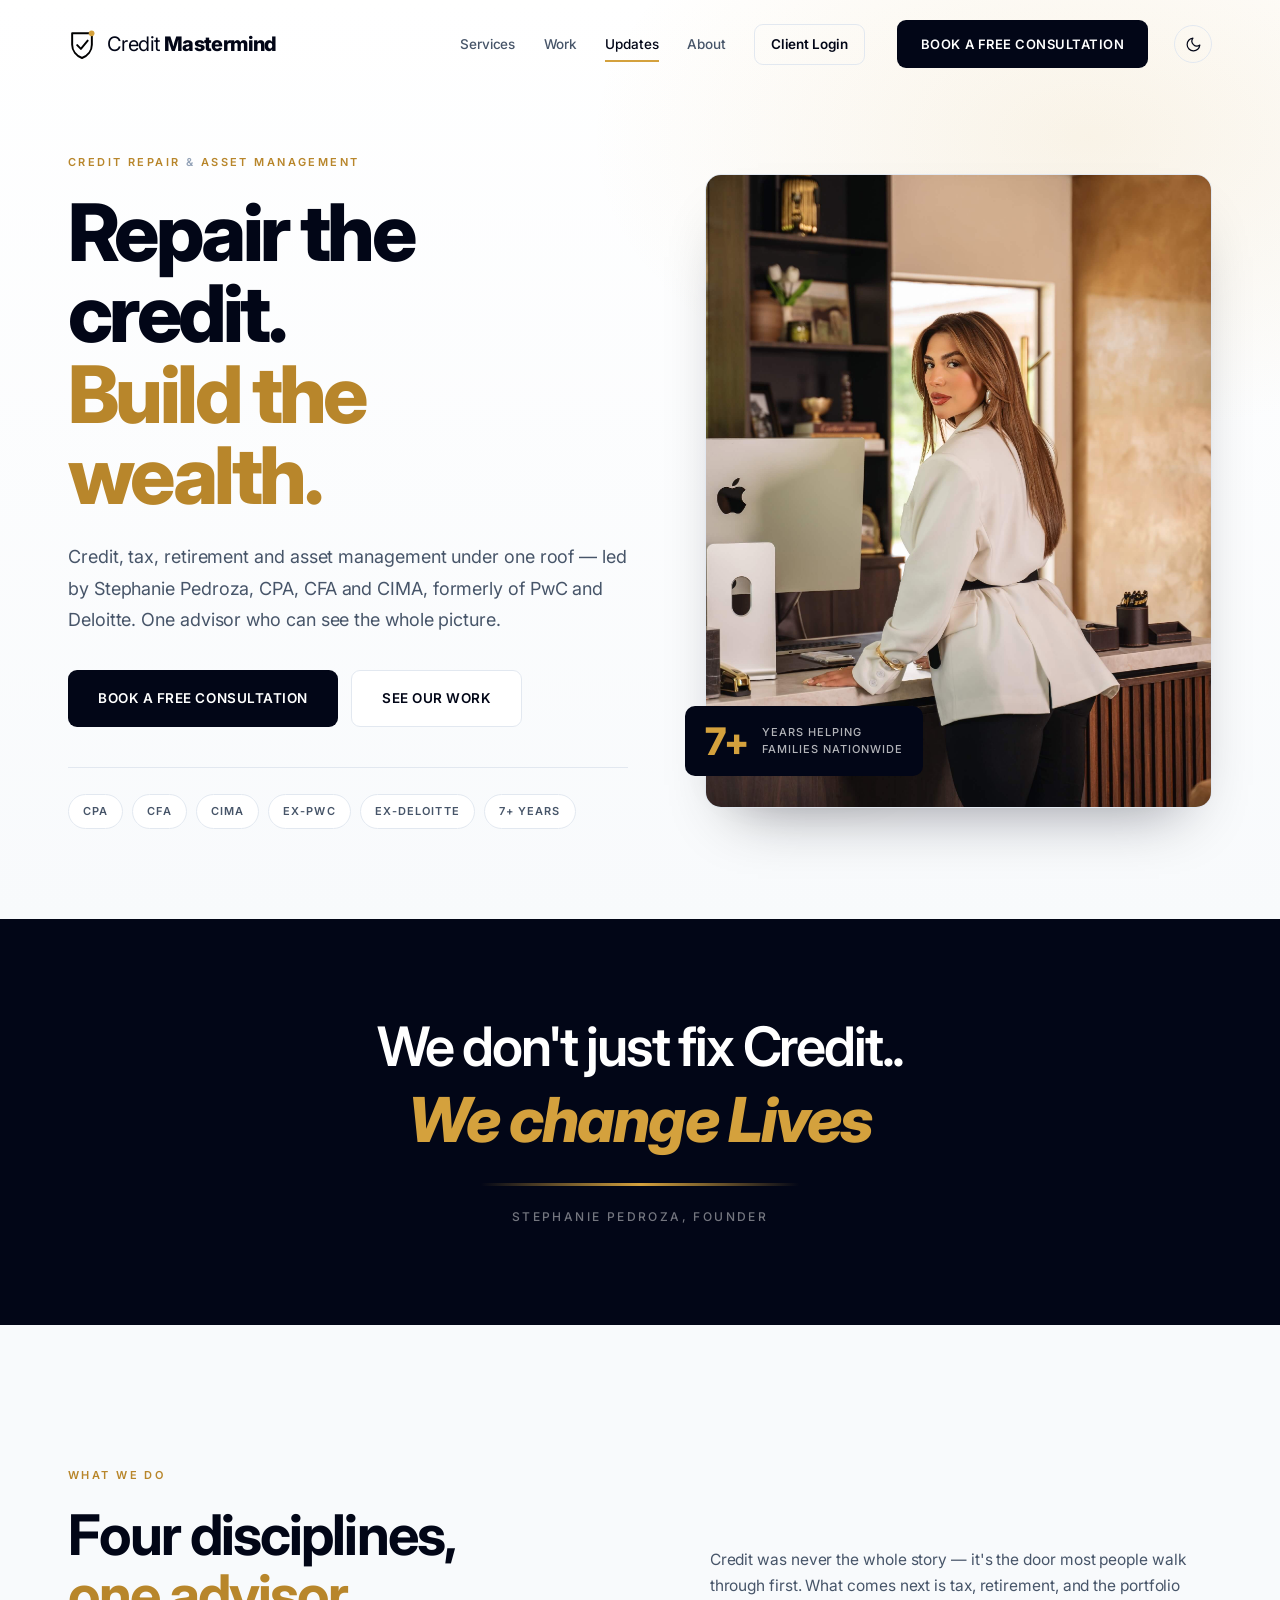
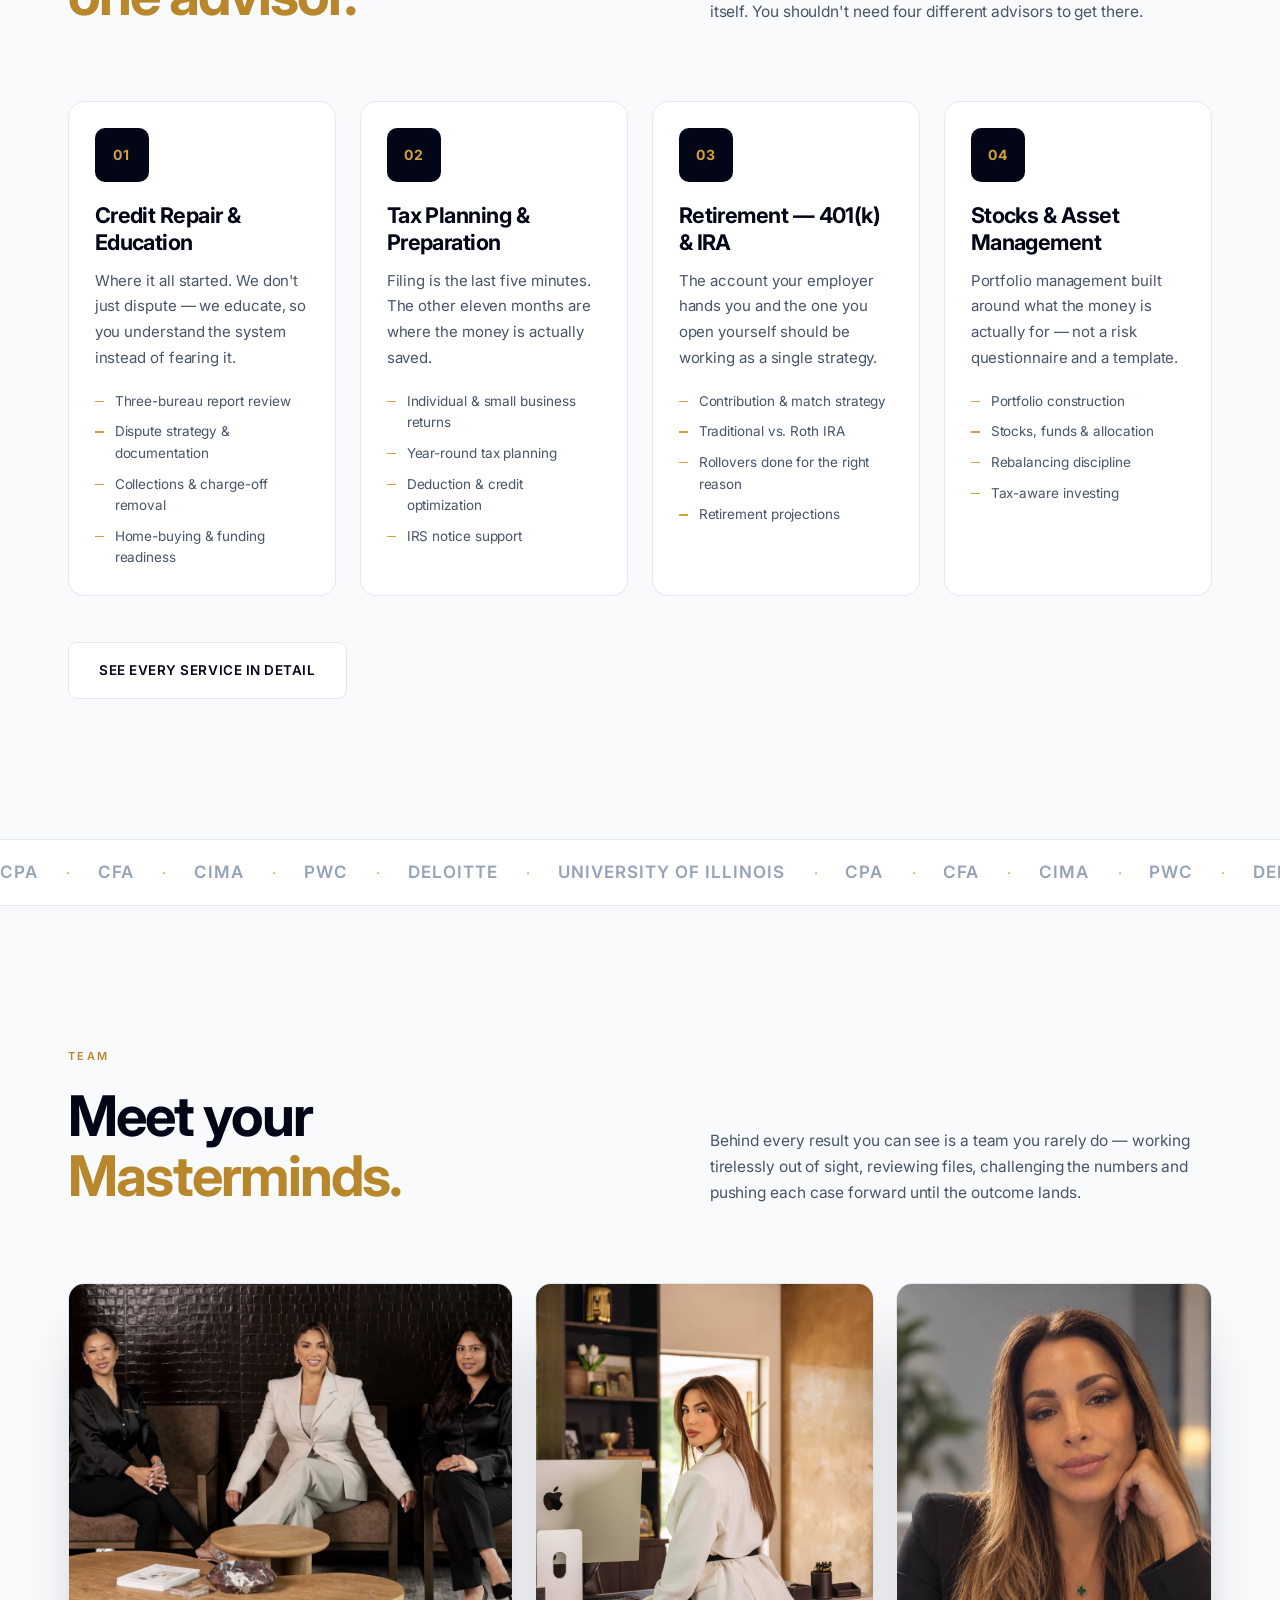
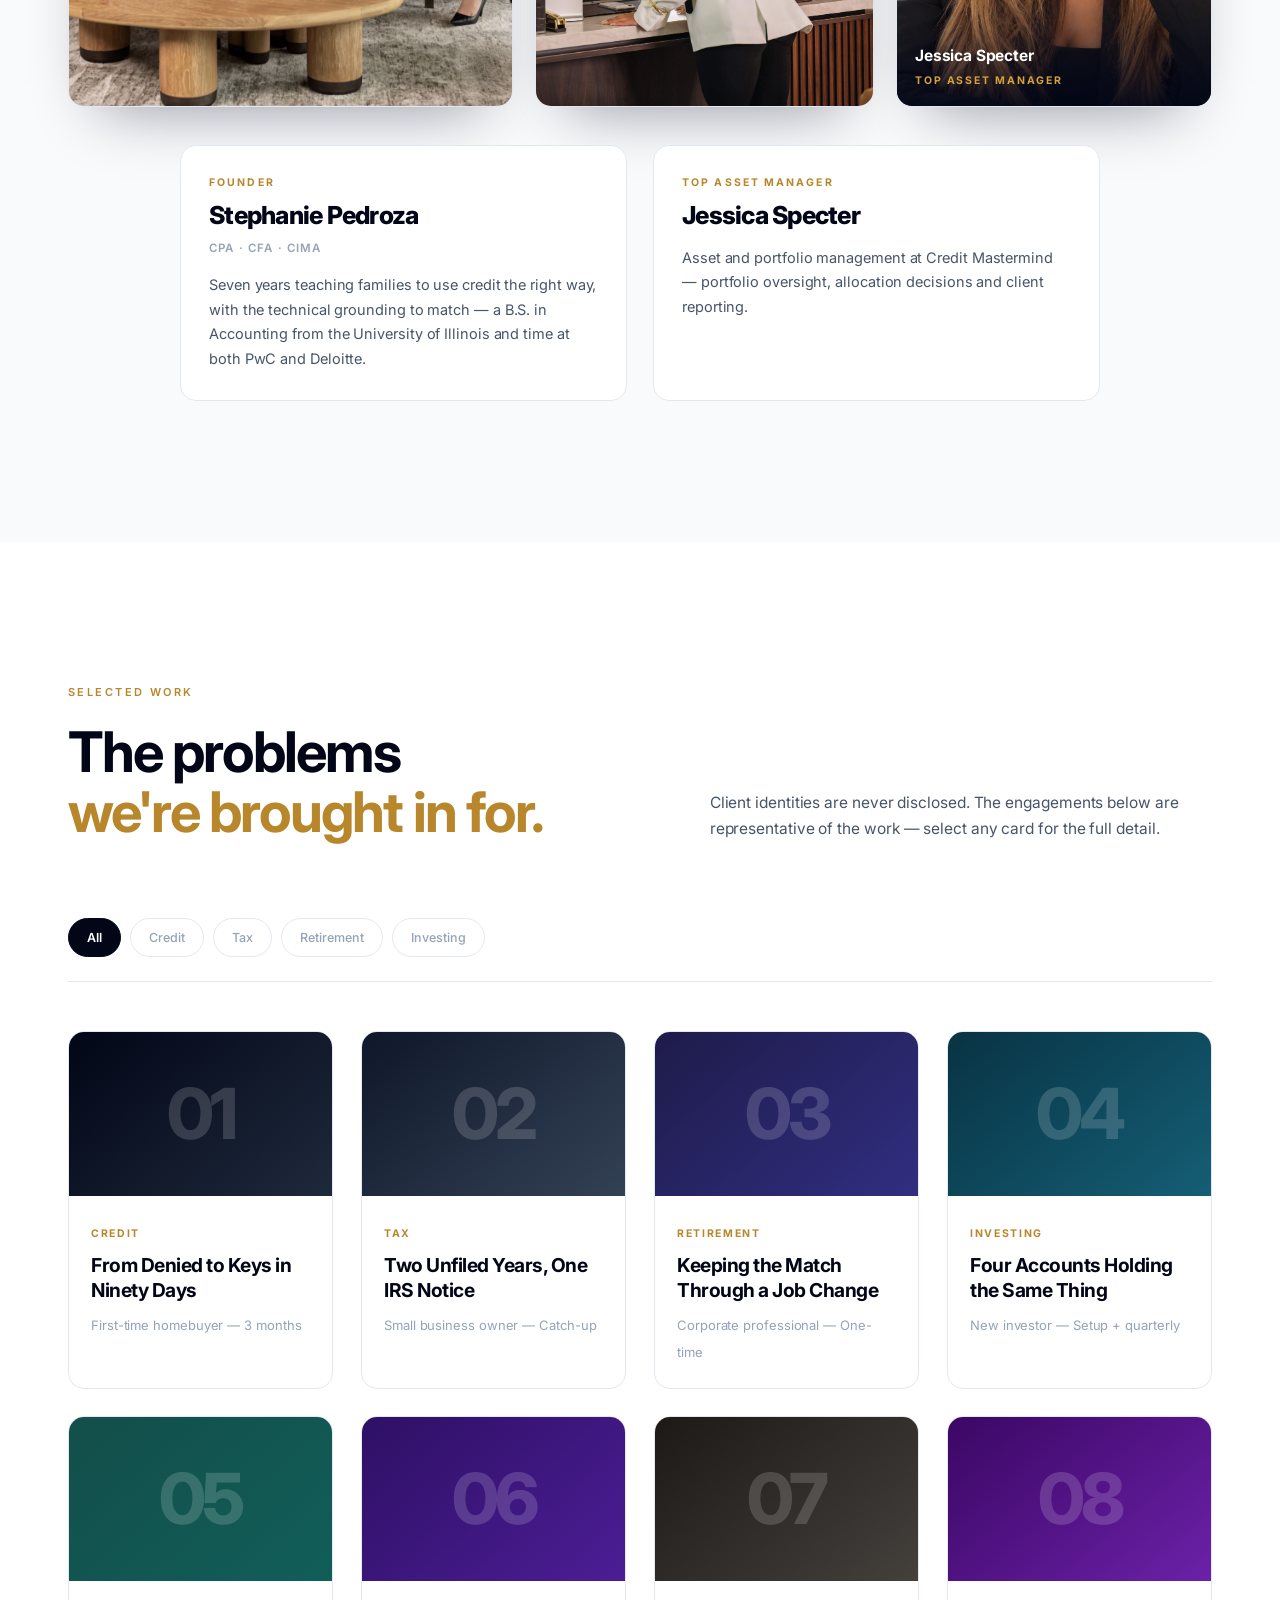
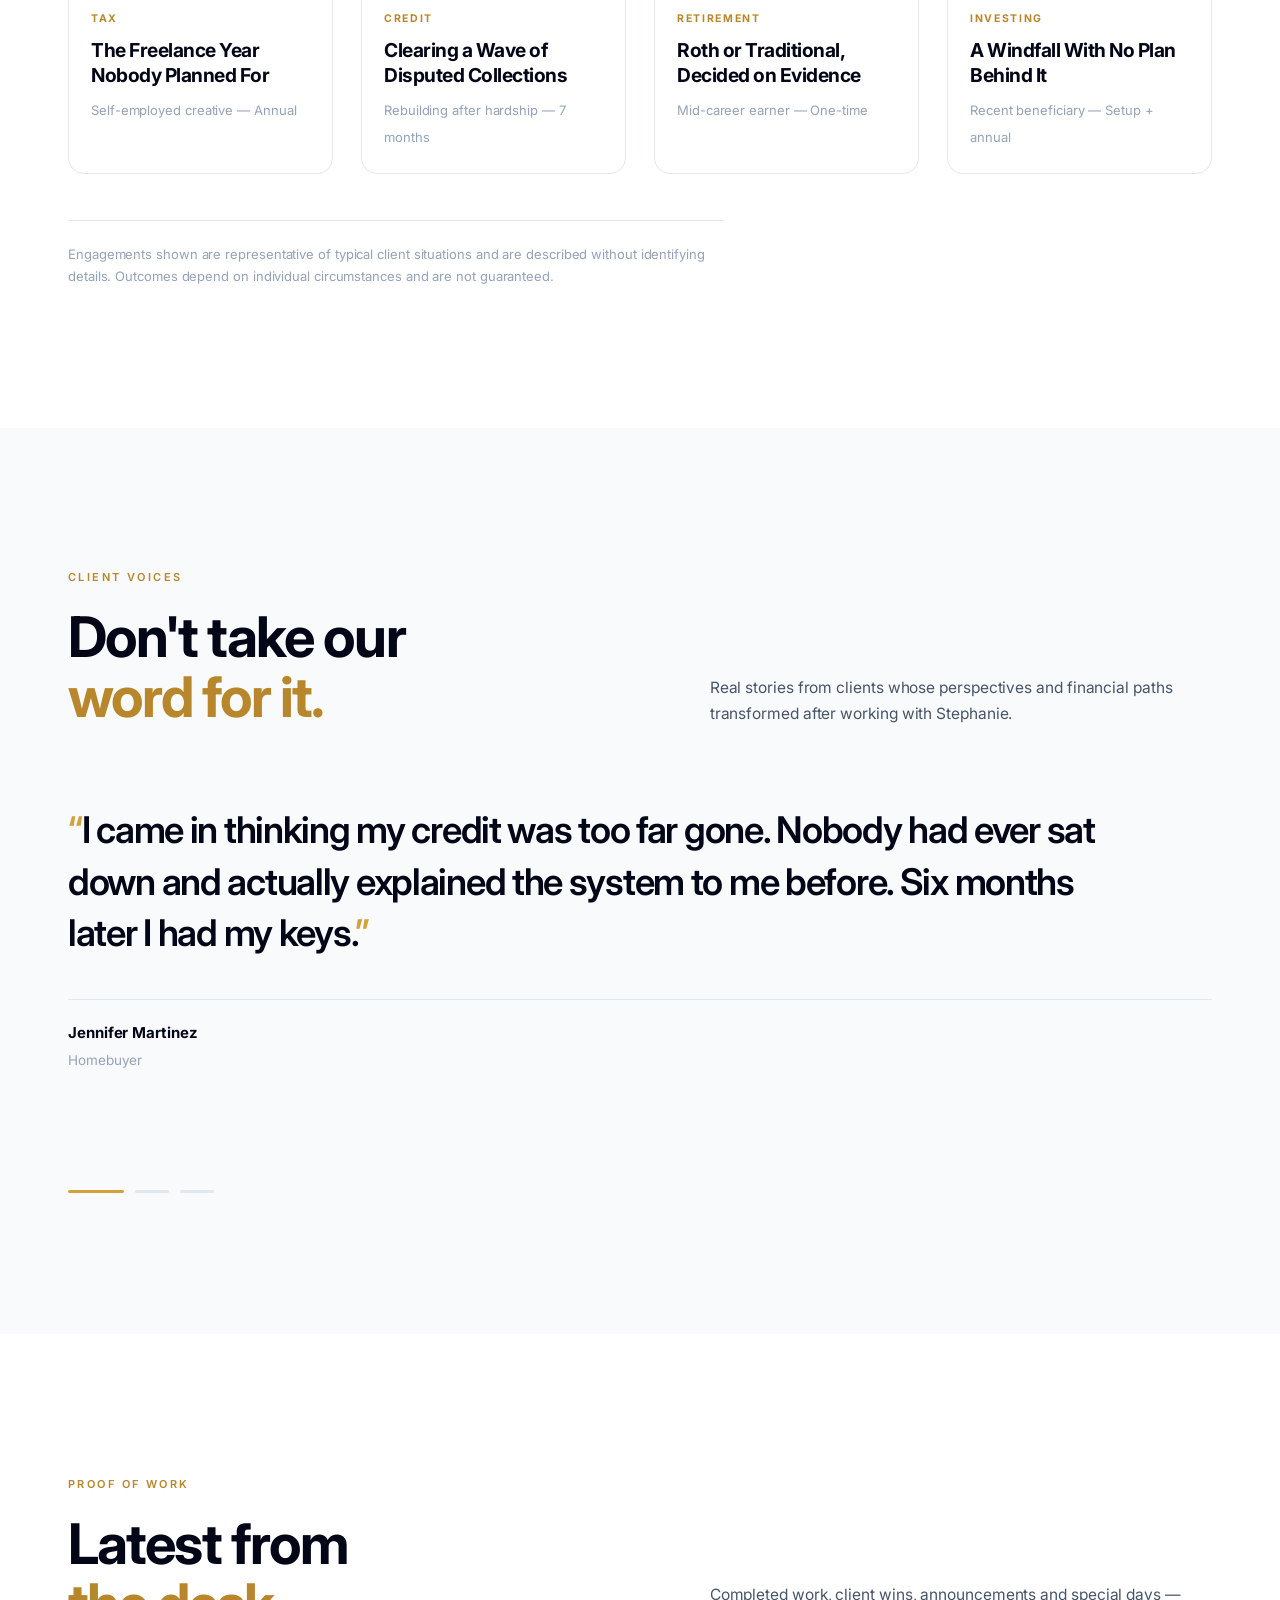
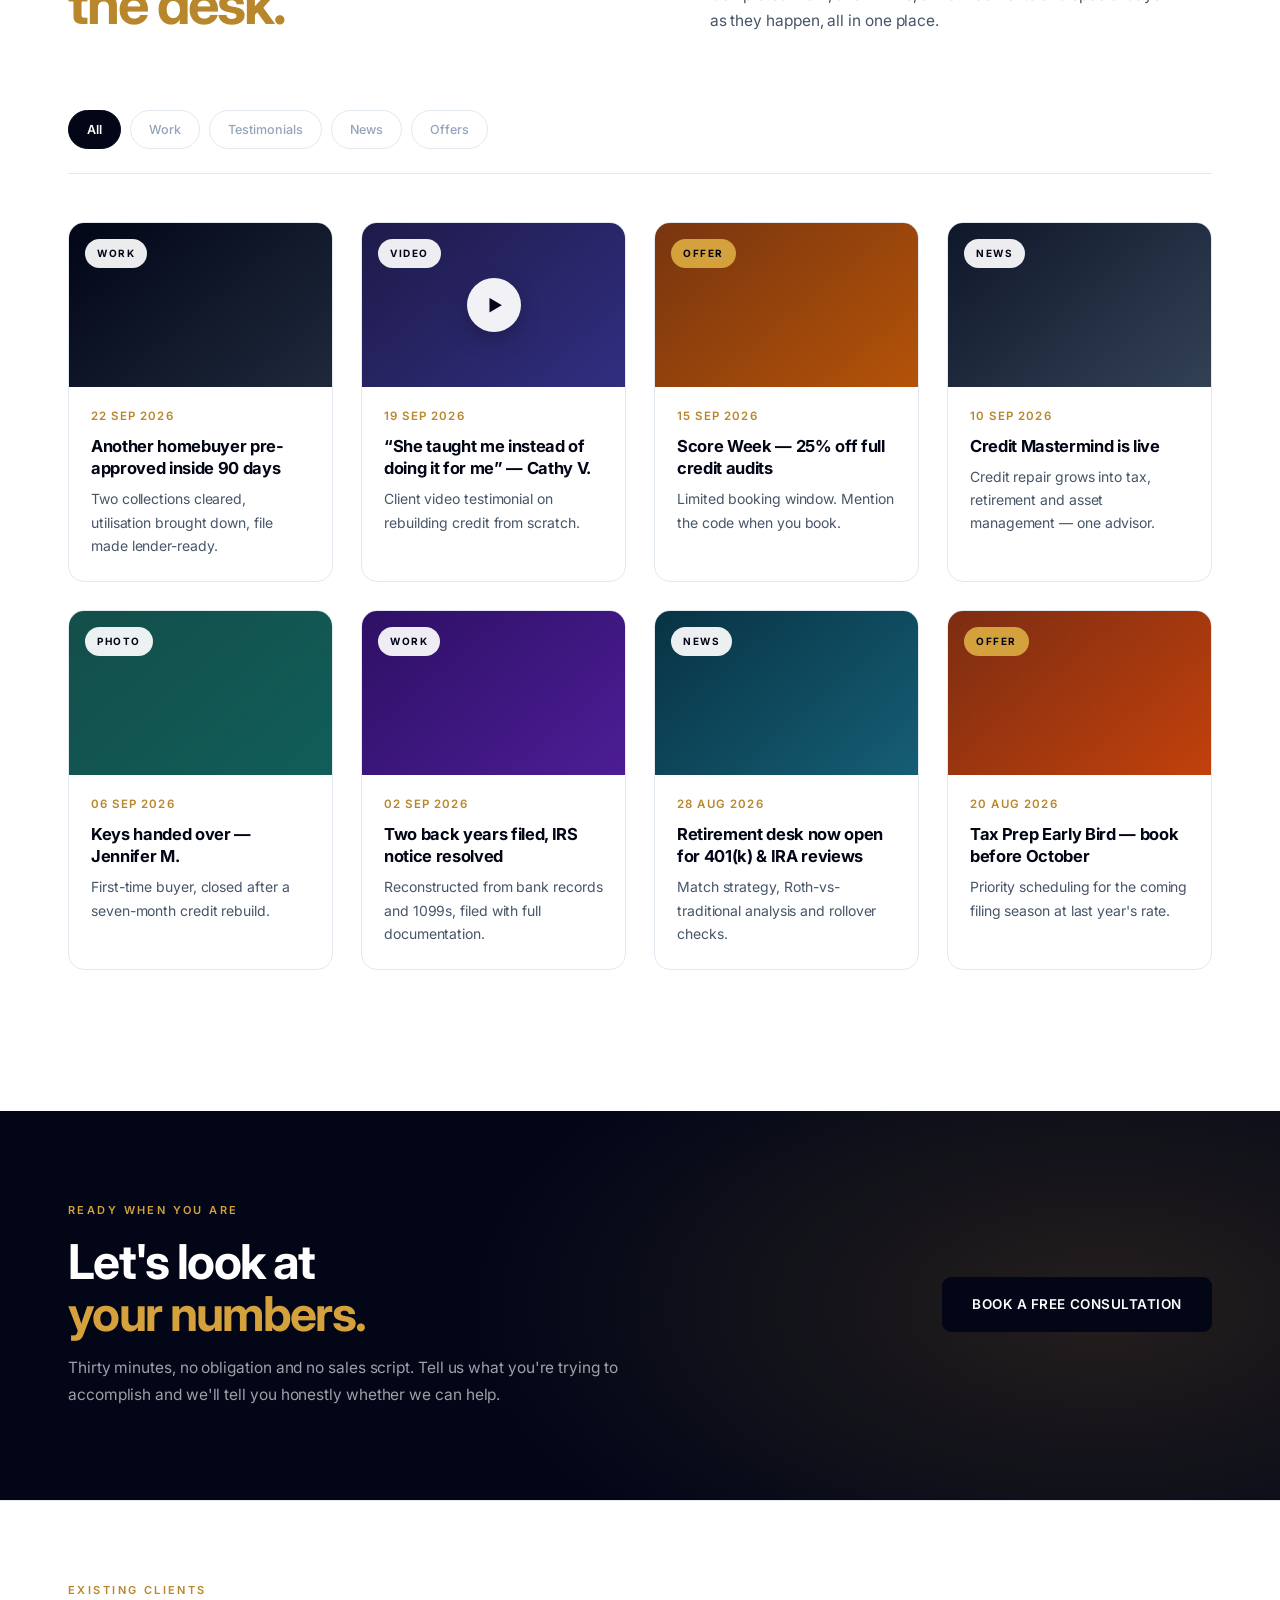
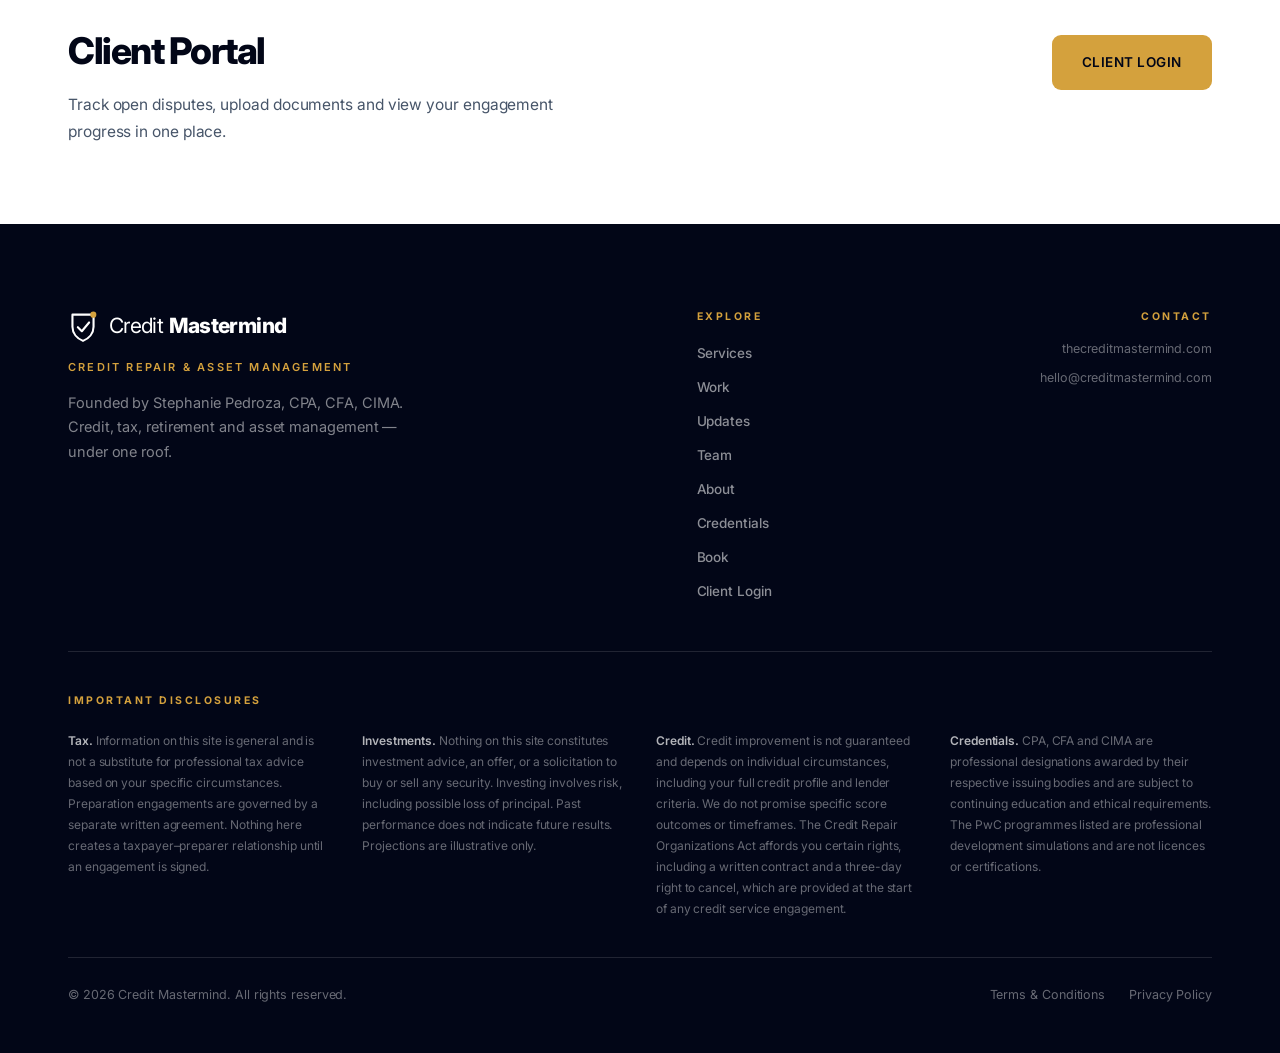
==== index.html @ 3d843488 "Launch Credit Mastermind site Four-page build (Home, About, Services, Book) with light/dark mode, mo" ====
<!DOCTYPE html>
<html lang="en">
<head>
  <meta charset="UTF-8" />
  <meta name="viewport" content="width=device-width, initial-scale=1.0" />
  <title>Credit Mastermind — Credit Repair &amp; Asset Management | Stephanie Pedroza, CPA, CFA, CIMA</title>
  <meta name="description" content="Credit Mastermind — credit repair, tax planning, 401(k) and IRA strategy, and asset management. Led by Stephanie Pedroza, CPA, CFA, CIMA, formerly of PwC and Deloitte. Book a free consultation." />
  <meta name="theme-color" content="#020617" />
  <link rel="canonical" href="https://thecreditmastermind.com/" />
  <link rel="icon" type="image/svg+xml" href="assets/favicon.svg" />

  <meta property="og:type" content="website" />
  <meta property="og:url" content="https://thecreditmastermind.com/" />
  <meta property="og:title" content="Credit Mastermind — Credit Repair &amp; Asset Management | Stephanie Pedroza, CPA, CFA, CIMA" />
  <meta property="og:description" content="Credit repair, tax planning, retirement and asset management under one roof. Stephanie Pedroza, CPA, CFA, CIMA." />
  <meta property="og:site_name" content="Credit Mastermind" />
  <meta property="og:image" content="https://thecreditmastermind.com/assets/og-image.png" />
  <meta property="og:image:width" content="1200" />
  <meta property="og:image:height" content="630" />
  <meta property="og:image:alt" content="Credit Mastermind — Repair the credit. Build the wealth." />

  <meta name="twitter:card" content="summary_large_image" />
  <meta name="twitter:title" content="Credit Mastermind — Credit Repair &amp; Asset Management | Stephanie Pedroza, CPA, CFA, CIMA" />
  <meta name="twitter:description" content="Credit repair, tax planning, retirement and asset management under one roof. Stephanie Pedroza, CPA, CFA, CIMA." />
  <meta name="twitter:image" content="https://thecreditmastermind.com/assets/og-image.png" />

  <link rel="preconnect" href="https://fonts.googleapis.com" />
  <link rel="preconnect" href="https://fonts.gstatic.com" crossorigin />
  <link href="https://fonts.googleapis.com/css2?family=Inter:wght@300;400;500;600;700;800&display=swap" rel="stylesheet" />

  <link rel="stylesheet" href="css/styles.css" />
  <script>
    (function () {
      try {
        var t = localStorage.getItem("cm-theme") ||
          (window.matchMedia("(prefers-color-scheme: dark)").matches ? "dark" : "light");
        document.documentElement.setAttribute("data-theme", t);
      } catch (e) {
        document.documentElement.setAttribute("data-theme", "light");
      }
    })();
  </script>
</head>
<body>

  <!-- ============ PRELOADER ============ -->
  <div class="preloader" id="preloader">
    <span class="preloader__mark">
      <img src="assets/logo-mark.svg" alt="" width="34" height="38" />
      <span>Credit <b>Mastermind</b></span>
    </span>
  </div>

  <!-- ============ NAV ============ -->
  <header class="nav" id="nav">
    <div class="nav__inner">
      <a href="#top" class="nav__logo" aria-label="Credit Mastermind home">
        <img class="nav__mark" src="assets/logo-mark.svg" alt="" width="30" height="34" />
        <span class="nav__wordmark">Credit <b>Mastermind</b></span>
      </a>

      <div class="nav__right">
        <nav class="nav__links" id="navLinks" aria-label="Primary">
          <a href="services/" class="nav__link">Services</a>
          <a href="#work" class="nav__link">Work</a>
          <a href="#updates" class="nav__link">Updates</a>
          <a href="about/" class="nav__link">About</a>
          <a href="#portal" class="nav__link nav__link--portal">Client Login</a>
          <a href="book/" class="btn btn--dark nav__cta">Book a Free Consultation</a>
        </nav>

        <div class="nav__tools">
          <a href="book/" class="btn btn--dark nav__signup">Sign Up</a>
          <button class="theme-toggle" id="themeToggle" type="button"
                  aria-label="Switch to dark mode" title="Dark mode">
            <svg class="icon-moon" viewBox="0 0 24 24" fill="none" stroke="currentColor"
                 stroke-width="1.7" stroke-linecap="round" stroke-linejoin="round" aria-hidden="true">
              <path d="M21 12.79A9 9 0 1 1 11.21 3a7 7 0 0 0 9.79 9.79z" />
            </svg>
            <svg class="icon-sun" viewBox="0 0 24 24" fill="none" stroke="currentColor"
                 stroke-width="1.7" stroke-linecap="round" aria-hidden="true">
              <circle cx="12" cy="12" r="4" />
              <path d="M12 2v2M12 20v2M4.9 4.9l1.4 1.4M17.7 17.7l1.4 1.4M2 12h2M20 12h2M4.9 19.1l1.4-1.4M17.7 6.3l1.4-1.4" />
            </svg>
          </button>

          <button class="nav__toggle" id="navToggle" aria-label="Toggle menu" aria-expanded="false">
            <span></span><span></span>
          </button>
        </div>
      </div>
    </div>
  </header>

  <main id="top">

<!-- ============ HERO ============ -->
    <section class="hero">
      <div class="hero__inner container">
        <div class="hero__text">
          <p class="eyebrow reveal">Credit Repair <span>&amp;</span> Asset Management</p>

          <h1 class="hero__title">
            <span class="reveal" data-delay="1">Repair the credit.</span>
            <span class="reveal hero__title-em" data-delay="2">Build the wealth.</span>
          </h1>

          <p class="hero__lede reveal" data-delay="3">
            Credit, tax, retirement and asset management under one roof — led by
            Stephanie Pedroza, CPA, CFA and CIMA, formerly of PwC and Deloitte.
            One advisor who can see the whole picture.
          </p>

          <div class="hero__actions reveal" data-delay="4">
            <a href="book/" class="btn btn--dark btn--lg">Book a Free Consultation</a>
            <a href="#work" class="btn btn--ghost btn--lg">See our work</a>
          </div>

          <ul class="hero__creds reveal" data-delay="5">
            <li>CPA</li><li>CFA</li><li>CIMA</li>
            <li>Ex-PwC</li><li>Ex-Deloitte</li><li>7+ Years</li>
          </ul>
        </div>

        <div class="hero__media reveal" data-delay="3">
          <div class="hero__frame">
            <img src="assets/stephanie-portrait-1.jpg" alt="Credit Mastermind at work in the office" />
          </div>
          <div class="hero__badge">
            <span class="hero__badge-num">7+</span>
            <span class="hero__badge-label">Years helping<br />families nationwide</span>
          </div>
        </div>
      </div>
    </section>

<!-- ============ STATEMENT ============ -->
    <section class="statement">
      <div class="container">
        <p class="reveal">
          <span class="statement__lead">We don't just fix Credit..</span>
          <em class="statement__accent">We change Lives</em>
        </p>
        <span class="statement__by reveal" data-delay="1">Stephanie Pedroza, Founder</span>
      </div>
    </section>

<!-- ============ SERVICES ============ -->
    <section class="section" id="services">
      <div class="container">
        <div class="section__head reveal">
          <div>
            <p class="eyebrow">What we do</p>
            <h2 class="section__title">Four disciplines,<br /><em>one advisor.</em></h2>
          </div>
          <p class="section__note">
            Credit was never the whole story — it's the door most people walk
            through first. What comes next is tax, retirement, and the portfolio
            itself. You shouldn't need four different advisors to get there.
          </p>
        </div>

        <div class="services">
          <article class="service reveal">
            <div class="service__icon">01</div>
            <div class="service__body">
              <h3>Credit Repair &amp; Education</h3>
              <p>Where it all started. We don't just dispute — we educate, so you understand the system instead of fearing it.</p>
              <ul>
                <li>Three-bureau report review</li>
                <li>Dispute strategy &amp; documentation</li>
                <li>Collections &amp; charge-off removal</li>
                <li>Home-buying &amp; funding readiness</li>
              </ul>
            </div>
          </article>

          <article class="service reveal" data-delay="1">
            <div class="service__icon">02</div>
            <div class="service__body">
              <h3>Tax Planning &amp; Preparation</h3>
              <p>Filing is the last five minutes. The other eleven months are where the money is actually saved.</p>
              <ul>
                <li>Individual &amp; small business returns</li>
                <li>Year-round tax planning</li>
                <li>Deduction &amp; credit optimization</li>
                <li>IRS notice support</li>
              </ul>
            </div>
          </article>

          <article class="service reveal" data-delay="2">
            <div class="service__icon">03</div>
            <div class="service__body">
              <h3>Retirement — 401(k) &amp; IRA</h3>
              <p>The account your employer hands you and the one you open yourself should be working as a single strategy.</p>
              <ul>
                <li>Contribution &amp; match strategy</li>
                <li>Traditional vs. Roth IRA</li>
                <li>Rollovers done for the right reason</li>
                <li>Retirement projections</li>
              </ul>
            </div>
          </article>

          <article class="service reveal" data-delay="3">
            <div class="service__icon">04</div>
            <div class="service__body">
              <h3>Stocks &amp; Asset Management</h3>
              <p>Portfolio management built around what the money is actually for — not a risk questionnaire and a template.</p>
              <ul>
                <li>Portfolio construction</li>
                <li>Stocks, funds &amp; allocation</li>
                <li>Rebalancing discipline</li>
                <li>Tax-aware investing</li>
              </ul>
            </div>
          </article>
        </div>

        <div class="section__more reveal">
          <a href="services/" class="btn btn--ghost btn--lg">See every service in detail</a>
        </div>
      </div>
    </section>

<!-- ============ PROOF STRIP ============ -->
    <section class="strip" aria-label="Credentials">
      <div class="strip__track">
        <span>CPA</span><i>·</i><span>CFA</span><i>·</i><span>CIMA</span><i>·</i>
        <span>PwC</span><i>·</i><span>Deloitte</span><i>·</i>
        <span>University of Illinois</span><i>·</i>
        <span>CPA</span><i>·</i><span>CFA</span><i>·</i><span>CIMA</span><i>·</i>
        <span>PwC</span><i>·</i><span>Deloitte</span><i>·</i>
        <span>University of Illinois</span><i>·</i>
      </div>
    </section>

<!-- ============ TEAM ============ -->
    <section class="section" id="team">
      <div class="container">
        <div class="section__head reveal">
          <div>
            <p class="eyebrow">Team</p>
            <h2 class="section__title">Meet your<br /><em>Masterminds.</em></h2>
          </div>
          <p class="section__note">
            Behind every result you can see is a team you rarely do — working
            tirelessly out of sight, reviewing files, challenging the numbers
            and pushing each case forward until the outcome lands.
          </p>
        </div>

        <div class="masterminds">
          <figure class="mastermind__shot mastermind__shot--lounge reveal">
            <img src="assets/team-lounge.jpg" alt="The Credit Mastermind team" />
          </figure>

          <figure class="mastermind__shot mastermind__shot--office reveal" data-delay="1">
            <img src="assets/stephanie-portrait-1.jpg" alt="Credit Mastermind at work in the office" />
          </figure>

          <figure class="mastermind__shot mastermind__shot--jessica reveal" data-delay="2">
            <img src="assets/jessica-specter.jpg" alt="Jessica Specter, Top Asset Manager at Credit Mastermind" />
            <figcaption class="mastermind__cap">
              <span class="mastermind__name">Jessica Specter</span>
              <span class="mastermind__role">Top Asset Manager</span>
            </figcaption>
          </figure>
        </div>

        <div class="team">
          <article class="member reveal">
            <div class="member__body">
              <p class="member__role">Founder</p>
              <h3 class="member__name">Stephanie Pedroza</h3>
              <p class="member__creds">CPA · CFA · CIMA</p>
              <p class="member__bio">
                Seven years teaching families to use credit the right way, with
                the technical grounding to match — a B.S. in Accounting from the
                University of Illinois and time at both PwC and Deloitte.
              </p>
            </div>
          </article>

          <article class="member reveal" data-delay="1">
            <div class="member__body">
              <p class="member__role">Top Asset Manager</p>
              <h3 class="member__name">Jessica Specter</h3>
              <p class="member__bio">
                Asset and portfolio management at Credit Mastermind — portfolio
                oversight, allocation decisions and client reporting.
              </p>
            </div>
          </article>

          <!-- PENDING TEAM MEMBER: Tax Expert.
               ~15 years in financial services; leads the tax work behind
               international deals. Add a third .member card with his
               official headshot + final bio when supplied. -->
        </div>
      </div>
    </section>

<!-- ============ SELECTED WORK ============ -->
    <section class="section section--tint" id="work">
      <div class="container">
        <div class="section__head reveal">
          <div>
            <p class="eyebrow">Selected work</p>
            <h2 class="section__title">The problems<br /><em>we're brought in for.</em></h2>
          </div>
          <p class="section__note">
            Client identities are never disclosed. The engagements below are
            representative of the work — select any card for the full detail.
          </p>
        </div>

        <div class="filters reveal" data-grid="workGrid" role="tablist" aria-label="Filter engagements">
          <button class="filter is-active" data-filter="all">All</button>
          <button class="filter" data-filter="credit">Credit</button>
          <button class="filter" data-filter="tax">Tax</button>
          <button class="filter" data-filter="retirement">Retirement</button>
          <button class="filter" data-filter="investing">Investing</button>
        </div>

        <div class="grid" id="workGrid">

          <article class="card reveal" data-category="credit"
            data-title="From Denied to Keys in Ninety Days"
            data-client="First-time homebuyer"
            data-year="3-month engagement"
            data-services="Bureau review · Disputes · Utilization"
            data-body="Two collections and a maxed-out card standing between a family and a mortgage approval. We corrected two reporting errors, built a documented dispute file, and paid down utilisation below the thresholds underwriters actually look at. The pre-approval came through inside ninety days — no overnight score tricks, just the rules applied properly and in the right order.">
            <div class="card__media" style="background:linear-gradient(140deg,#020617,#1e293b)">
              <span class="card__glyph">01</span>
            </div>
            <div class="card__body">
              <span class="card__cat">Credit</span>
              <h3 class="card__title">From Denied to Keys in Ninety Days</h3>
              <span class="card__year">First-time homebuyer — 3 months</span>
            </div>
          </article>

          <article class="card reveal" data-delay="1" data-category="tax"
            data-title="Two Unfiled Years, One IRS Notice"
            data-client="Small business owner"
            data-year="Catch-up engagement"
            data-services="Reconstruction · Filing · IRS correspondence"
            data-body="Two years of returns never filed and a notice sitting unopened on the kitchen table. We reconstructed income and expenses from bank records and 1099s, filed both returns, and answered the notice with supporting documentation. Filed, resolved, and moved onto a planning cadence so it doesn't recur — because the second time is always more expensive than the first.">
            <div class="card__media" style="background:linear-gradient(140deg,#0f172a,#334155)">
              <span class="card__glyph">02</span>
            </div>
            <div class="card__body">
              <span class="card__cat">Tax</span>
              <h3 class="card__title">Two Unfiled Years, One IRS Notice</h3>
              <span class="card__year">Small business owner — Catch-up</span>
            </div>
          </article>

          <article class="card reveal" data-delay="2" data-category="retirement"
            data-title="Keeping the Match Through a Job Change"
            data-client="Corporate professional"
            data-year="One-time plan"
            data-services="Contribution timing · Rollover review"
            data-body="Two employers in one calendar year, with a match gated behind eligibility timing at the second. We mapped contribution dates across both plans so the deferral limit wasn't double-counted, then compared the old plan's fund costs against an IRA rollover before moving a dollar. The rollover wasn't the right call — and telling you so is part of the job.">
            <div class="card__media" style="background:linear-gradient(140deg,#1e1b4a,#312e81)">
              <span class="card__glyph">03</span>
            </div>
            <div class="card__body">
              <span class="card__cat">Retirement</span>
              <h3 class="card__title">Keeping the Match Through a Job Change</h3>
              <span class="card__year">Corporate professional — One-time</span>
            </div>
          </article>

          <article class="card reveal" data-category="investing"
            data-title="Four Accounts Holding the Same Thing"
            data-client="New investor"
            data-year="Setup + quarterly"
            data-services="Asset allocation · Fund selection · Rebalancing"
            data-body="Funds bought incrementally across a 401(k), a Roth, a brokerage and an old plan ended up repeating the same underlying exposure four times over. We mapped total exposure across everything, consolidated the overlap, and set simple rebalancing bands so the portfolio holds its target without monthly tinkering. Diversification you can actually see is worth more than diversification on a fact sheet.">
            <div class="card__media" style="background:linear-gradient(140deg,#083344,#155e75)">
              <span class="card__glyph">04</span>
            </div>
            <div class="card__body">
              <span class="card__cat">Investing</span>
              <h3 class="card__title">Four Accounts Holding the Same Thing</h3>
              <span class="card__year">New investor — Setup + quarterly</span>
            </div>
          </article>

          <article class="card reveal" data-delay="1" data-category="tax"
            data-title="The Freelance Year Nobody Planned For"
            data-client="Self-employed creative"
            data-year="Annual engagement"
            data-services="Quarterly estimates · Deductions · Filing"
            data-body="A mid-year move from W-2 to full-time freelancing, heading straight for an April surprise. We sized quarterly estimated payments to actual income, rebuilt the deduction picture around home office, equipment and mileage, and filed with no underpayment penalty. The planning work, not the return, is what made the difference.">
            <div class="card__media" style="background:linear-gradient(140deg,#134e4a,#115e59)">
              <span class="card__glyph">05</span>
            </div>
            <div class="card__body">
              <span class="card__cat">Tax</span>
              <h3 class="card__title">The Freelance Year Nobody Planned For</h3>
              <span class="card__year">Self-employed creative — Annual</span>
            </div>
          </article>

          <article class="card reveal" data-delay="2" data-category="credit"
            data-title="Clearing a Wave of Disputed Collections"
            data-client="Rebuilding after hardship"
            data-year="7-month engagement"
            data-services="Report review · Disputes · Score strategy"
            data-body="Four accounts in collections, two of which were not being reported accurately. We pulled all three bureaus, built a documented dispute file account by account, and paired it with a utilisation plan on the two existing cards. The goal was never a magic number — it was making the file defensible enough for a lender to say yes.">
            <div class="card__media" style="background:linear-gradient(140deg,#2e1065,#4c1d95)">
              <span class="card__glyph">06</span>
            </div>
            <div class="card__body">
              <span class="card__cat">Credit</span>
              <h3 class="card__title">Clearing a Wave of Disputed Collections</h3>
              <span class="card__year">Rebuilding after hardship — 7 months</span>
            </div>
          </article>

          <article class="card reveal" data-category="retirement"
            data-title="Roth or Traditional, Decided on Evidence"
            data-client="Mid-career earner"
            data-year="One-time plan"
            data-services="Tax-bracket analysis · IRA strategy"
            data-body="Usually answered with a one-line rule of thumb. We modelled the current bracket against expected retirement income, weighed an existing pre-tax balance that already skews the mix, and chose based on the numbers rather than the headline. Sometimes the popular answer wins — but it should win on evidence.">
            <div class="card__media" style="background:linear-gradient(140deg,#1c1917,#44403c)">
              <span class="card__glyph">07</span>
            </div>
            <div class="card__body">
              <span class="card__cat">Retirement</span>
              <h3 class="card__title">Roth or Traditional, Decided on Evidence</h3>
              <span class="card__year">Mid-career earner — One-time</span>
            </div>
          </article>

          <article class="card reveal" data-delay="1" data-category="investing"
            data-title="A Windfall With No Plan Behind It"
            data-client="Recent beneficiary"
            data-year="Setup + annual"
            data-services="Allocation · Tax impact · Drawdown order"
            data-body="A lump sum arriving without a plan is the fastest way to lose part of it to tax and impulse. We sequenced the decisions — what needed investing now, what carried a tax consequence later, what should simply wait — then built an allocation matched to the money's actual job rather than a generic questionnaire.">
            <div class="card__media" style="background:linear-gradient(140deg,#3b0764,#6b21a8)">
              <span class="card__glyph">08</span>
            </div>
            <div class="card__body">
              <span class="card__cat">Investing</span>
              <h3 class="card__title">A Windfall With No Plan Behind It</h3>
              <span class="card__year">Recent beneficiary — Setup + annual</span>
            </div>
          </article>

        </div>

        <p class="grid__disclaimer reveal">
          Engagements shown are representative of typical client situations and are
          described without identifying details. Outcomes depend on individual
          circumstances and are not guaranteed.
        </p>
      </div>
    </section>

<!-- ============ TESTIMONIALS ============ -->
    <section class="section" id="voices">
      <div class="container">
        <div class="section__head reveal">
          <div>
            <p class="eyebrow">Client voices</p>
            <h2 class="section__title">Don't take our<br /><em>word for it.</em></h2>
          </div>
          <p class="section__note">
            Real stories from clients whose perspectives and financial paths
            transformed after working with Stephanie.
          </p>
        </div>

        <div class="voices reveal">
          <div class="voices__stage" id="voiceStage">
            <figure class="voice is-active">
              <blockquote>I came in thinking my credit was too far gone. Nobody had ever sat down and actually explained the system to me before. Six months later I had my keys.</blockquote>
              <figcaption><strong>Jennifer Martinez</strong><span>Homebuyer</span></figcaption>
            </figure>
            <figure class="voice">
              <blockquote>What set Stephanie apart was that she taught me instead of just doing it for me. I understand my own credit now — I'm not afraid of it anymore.</blockquote>
              <figcaption><strong>Cathy Velasco</strong><span>Credit rebuild client</span></figcaption>
            </figure>
            <figure class="voice">
              <blockquote>No gimmicks, no false promises, just a plan I could actually follow. She walked me through every step the right way and it worked.</blockquote>
              <figcaption><strong>Ruben Aguado</strong><span>Funding &amp; approval client</span></figcaption>
            </figure>
          </div>

          <div class="voices__controls">
            <button class="voices__dot is-active" data-index="0" aria-label="Testimonial 1"></button>
            <button class="voices__dot" data-index="1" aria-label="Testimonial 2"></button>
            <button class="voices__dot" data-index="2" aria-label="Testimonial 3"></button>
          </div>
        </div>
      </div>
    </section>

<!-- ============ UPDATES FEED ============ -->
    <section class="section section--tint" id="updates">
      <div class="container">
        <div class="section__head reveal">
          <div>
            <p class="eyebrow">Proof of work</p>
            <h2 class="section__title">Latest from<br /><em>the desk.</em></h2>
          </div>
          <p class="section__note">
            Completed work, client wins, announcements and special days — as they
            happen, all in one place.
          </p>
        </div>

        <div class="filters reveal" data-grid="updateGrid" role="tablist" aria-label="Filter updates">
          <button class="filter is-active" data-filter="all">All</button>
          <button class="filter" data-filter="work">Work</button>
          <button class="filter" data-filter="testimonial">Testimonials</button>
          <button class="filter" data-filter="news">News</button>
          <button class="filter" data-filter="offer">Offers</button>
        </div>

        <div class="grid grid--updates" id="updateGrid">

          <article class="post reveal" data-category="work">
            <div class="post__media" style="background:linear-gradient(140deg,#020617,#1e293b)">
              <span class="post__tag">Work</span>
            </div>
            <div class="post__body">
              <time>22 Sep 2026</time>
              <h3>Another homebuyer pre-approved inside 90 days</h3>
              <p>Two collections cleared, utilisation brought down, file made lender-ready.</p>
            </div>
          </article>

          <article class="post reveal" data-delay="1" data-category="testimonial">
            <div class="post__media post__media--video" style="background:linear-gradient(140deg,#1e1b4a,#312e81)">
              <span class="post__tag">Video</span>
              <span class="post__play" aria-hidden="true">▶</span>
            </div>
            <div class="post__body">
              <time>19 Sep 2026</time>
              <h3>“She taught me instead of doing it for me” — Cathy V.</h3>
              <p>Client video testimonial on rebuilding credit from scratch.</p>
            </div>
          </article>

          <article class="post reveal" data-delay="2" data-category="offer">
            <div class="post__media" style="background:linear-gradient(140deg,#78350f,#b45309)">
              <span class="post__tag post__tag--offer">Offer</span>
            </div>
            <div class="post__body">
              <time>15 Sep 2026</time>
              <h3>Score Week — 25% off full credit audits</h3>
              <p>Limited booking window. Mention the code when you book.</p>
            </div>
          </article>

          <article class="post reveal" data-category="news">
            <div class="post__media" style="background:linear-gradient(140deg,#0f172a,#334155)">
              <span class="post__tag">News</span>
            </div>
            <div class="post__body">
              <time>10 Sep 2026</time>
              <h3>Credit Mastermind is live</h3>
              <p>Credit repair grows into tax, retirement and asset management — one advisor.</p>
            </div>
          </article>

          <article class="post reveal" data-delay="1" data-category="testimonial">
            <div class="post__media" style="background:linear-gradient(140deg,#134e4a,#115e59)">
              <span class="post__tag">Photo</span>
            </div>
            <div class="post__body">
              <time>06 Sep 2026</time>
              <h3>Keys handed over — Jennifer M.</h3>
              <p>First-time buyer, closed after a seven-month credit rebuild.</p>
            </div>
          </article>

          <article class="post reveal" data-delay="2" data-category="work">
            <div class="post__media" style="background:linear-gradient(140deg,#2e1065,#4c1d95)">
              <span class="post__tag">Work</span>
            </div>
            <div class="post__body">
              <time>02 Sep 2026</time>
              <h3>Two back years filed, IRS notice resolved</h3>
              <p>Reconstructed from bank records and 1099s, filed with full documentation.</p>
            </div>
          </article>

          <article class="post reveal" data-category="news">
            <div class="post__media" style="background:linear-gradient(140deg,#083344,#155e75)">
              <span class="post__tag">News</span>
            </div>
            <div class="post__body">
              <time>28 Aug 2026</time>
              <h3>Retirement desk now open for 401(k) &amp; IRA reviews</h3>
              <p>Match strategy, Roth-vs-traditional analysis and rollover checks.</p>
            </div>
          </article>

          <article class="post reveal" data-delay="1" data-category="offer">
            <div class="post__media" style="background:linear-gradient(140deg,#7c2d12,#c2410c)">
              <span class="post__tag post__tag--offer">Offer</span>
            </div>
            <div class="post__body">
              <time>20 Aug 2026</time>
              <h3>Tax Prep Early Bird — book before October</h3>
              <p>Priority scheduling for the coming filing season at last year's rate.</p>
            </div>
          </article>

        </div>

      </div>
    </section>

    <!-- ============ CTA BAND ============ -->
    <section class="cta-band cta-band--dark">
      <div class="container cta-band__inner reveal">
        <div class="cta-band__text">
          <p class="eyebrow">Ready when you are</p>
          <h2>Let's look at<br /><em>your numbers.</em></h2>
          <p>Thirty minutes, no obligation and no sales script. Tell us what
            you're trying to accomplish and we'll tell you honestly whether
            we can help.</p>
        </div>
        <a href="book/" class="btn btn--dark btn--lg">Book a Free Consultation</a>
      </div>
    </section>


<!-- ============ CLIENT PORTAL ============ -->
    <section class="portal" id="portal">
      <div class="container portal__inner reveal">
        <div class="portal__text">
          <p class="eyebrow">Existing clients</p>
          <h2>Client Portal</h2>
          <p>Track open disputes, upload documents and view your engagement progress in one place.</p>
        </div>
        <a href="#" class="btn btn--gold btn--lg">Client Login</a>
      </div>
    </section>

  </main>

</main>

  <!-- ============ FOOTER ============ -->
  <footer class="footer">
    <div class="container footer__inner">
      <div class="footer__brand">
        <a href="#top" class="footer__logo">
          <img src="assets/logo-mark-light.svg" alt="" width="32" height="36" />
          <span>Credit <b>Mastermind</b></span>
        </a>
        <p class="footer__tag">Credit Repair &amp; Asset Management</p>
        <p>
          Founded by Stephanie Pedroza, CPA, CFA, CIMA. Credit, tax, retirement
          and asset management — under one roof.
        </p>
      </div>

      <nav class="footer__nav" aria-label="Footer">
        <p class="footer__col-title">Explore</p>
        <a href="services/">Services</a>
        <a href="#work">Work</a>
        <a href="#updates">Updates</a>
        <a href="#team">Team</a>
        <a href="about/">About</a>
        <a href="about/#credentials">Credentials</a>
        <a href="book/">Book</a>
        <a href="#portal">Client Login</a>
      </nav>

      <div class="footer__meta">
        <p class="footer__col-title">Contact</p>
        <p><a href="https://thecreditmastermind.com">thecreditmastermind.com</a></p>
        <p><a href="mailto:hello@creditmastermind.com">hello@creditmastermind.com</a></p>
      </div>
    </div>

    <div class="container">
      <div class="disclaimers">
        <h4>Important disclosures</h4>
        <div class="disclaimers__grid">
          <p><strong>Tax.</strong> Information on this site is general and is not a substitute for professional tax advice based on your specific circumstances. Preparation engagements are governed by a separate written agreement. Nothing here creates a taxpayer–preparer relationship until an engagement is signed.</p>
          <p><strong>Investments.</strong> Nothing on this site constitutes investment advice, an offer, or a solicitation to buy or sell any security. Investing involves risk, including possible loss of principal. Past performance does not indicate future results. Projections are illustrative only.</p>
          <p><strong>Credit.</strong> Credit improvement is not guaranteed and depends on individual circumstances, including your full credit profile and lender criteria. We do not promise specific score outcomes or timeframes. The Credit Repair Organizations Act affords you certain rights, including a written contract and a three-day right to cancel, which are provided at the start of any credit service engagement.</p>
          <p><strong>Credentials.</strong> CPA, CFA and CIMA are professional designations awarded by their respective issuing bodies and are subject to continuing education and ethical requirements. The PwC programmes listed are professional development simulations and are not licences or certifications.</p>
        </div>
      </div>

      <div class="footer__legal">
        <p>&copy; <span id="year">2026</span> Credit Mastermind. All rights reserved.</p>
        <nav aria-label="Legal">
          <a href="#">Terms &amp; Conditions</a>
          <a href="#">Privacy Policy</a>
        </nav>
      </div>
    </div>
  </footer>

  <!-- ============ LIGHTBOX ============ -->
  <div class="lightbox" id="lightbox" role="dialog" aria-modal="true" aria-hidden="true">
    <div class="lightbox__backdrop" data-close></div>
    <div class="lightbox__panel">
      <button class="lightbox__close" data-close aria-label="Close engagement detail">&times;</button>
      <div class="lightbox__aside">
        <img src="assets/logo-mark-light.svg" alt="" width="44" height="50" />
        <span class="lightbox__aside-cat" id="lbCatSide"></span>
        <span class="lightbox__aside-num">Credit Mastermind</span>
      </div>
      <div class="lightbox__content">
        <span class="card__cat" id="lbCat"></span>
        <h3 id="lbTitle"></h3>
        <div class="lightbox__meta">
          <p><span>Client</span><strong id="lbClient"></strong></p>
          <p><span>Engagement</span><strong id="lbYear"></strong></p>
          <p><span>Services</span><strong id="lbServices"></strong></p>
        </div>
        <p class="lightbox__body" id="lbBody"></p>
        <a href="book/" class="btn btn--dark lightbox__cta" data-close>Discuss a similar situation</a>
      </div>
    </div>
  </div>

  <script src="js/main.js"></script>
</body>
</html>
---- css/styles.css ----
/* ==========================================================================
   Credit Mastermind — Credit Repair & Asset Management
   White · Obsidian #020617 · Gold #D4A13D
   ========================================================================== */

:root {
  --white:    #ffffff;
  --obsidian: #020617;
  --obsidian-2: #0b1220;

  --page:     #f8fafc;
  --line:     #e2e8f0;
  --line-soft:#eef2f7;

  --ink:      #020617;
  --ink-2:    #475569;
  --ink-3:    #94a3b8;

  --gold:     #d4a13d;
  --gold-deep:#b8862b;
  --gold-soft:rgba(212, 161, 61, 0.12);
  --gold-line:rgba(212, 161, 61, 0.35);

  /* theme-aware surfaces + chrome (flipped by [data-theme="dark"]) */
  --surface:      #ffffff;
  --nav-bg:       rgba(255, 255, 255, 0.9);
  --nav-bg-solid: rgba(255, 255, 255, 0.98);
  --btn-bg:       #020617;
  --btn-fg:       #ffffff;
  --btn-bg-hover: #1a2233;
  --line-strong:  #d5dde7;
  --err:          #c2410c;

  --radius:   16px;
  --radius-sm:10px;
  --radius-btn:9px;

  --sans: "Inter", -apple-system, BlinkMacSystemFont, "Segoe UI", Roboto, sans-serif;

  --container: 1240px;
  --pad: clamp(20px, 5vw, 48px);
  --section:   clamp(84px, 11vw, 150px);

  --ease: cubic-bezier(0.22, 1, 0.36, 1);
  --med:  0.5s;
  --shadow-sm: 0 1px 2px rgba(2, 6, 23, 0.05);
  --shadow-md: 0 10px 30px -18px rgba(2, 6, 23, 0.35);
  --shadow-lg: 0 30px 60px -32px rgba(2, 6, 23, 0.45);
}

/* ---------- Reset ---------- */
*, *::before, *::after { box-sizing: border-box; }

html { scroll-behavior: smooth; -webkit-text-size-adjust: 100%; }

body {
  margin: 0;
  background: var(--page);
  color: var(--ink);
  font-family: var(--sans);
  font-size: 16px;
  line-height: 1.7;
  font-weight: 400;
  letter-spacing: -0.005em;
  -webkit-font-smoothing: antialiased;
  -moz-osx-font-smoothing: grayscale;
  overflow-x: hidden;
}

img { max-width: 100%; display: block; }
a   { color: inherit; text-decoration: none; }
button { font: inherit; cursor: pointer; border: none; background: none; color: inherit; }
ul, ol { margin: 0; padding: 0; list-style: none; }
address { font-style: normal; }

::selection { background: var(--gold); color: var(--obsidian); }

:focus-visible { outline: 2px solid var(--gold); outline-offset: 3px; border-radius: 4px; }

/* ---------- Utilities ---------- */
.container {
  width: 100%;
  max-width: var(--container);
  margin-inline: auto;
  padding-inline: var(--pad);
}

.eyebrow {
  font-size: 11px;
  letter-spacing: 0.22em;
  text-transform: uppercase;
  color: var(--gold-deep);
  font-weight: 600;
  margin: 0 0 20px;
}
.eyebrow span { color: var(--ink-3); }

.section { padding-block: var(--section); position: relative; }
.section--tint { background: var(--white); }

.section--dark { background: var(--obsidian); color: var(--white); }
.section--dark .section__title { color: var(--white); }
.section--dark .eyebrow { color: var(--gold); }
.section--dark .section__note { color: rgba(255, 255, 255, 0.6); }

.section__head {
  display: grid;
  grid-template-columns: 1.15fr 1fr;
  gap: clamp(28px, 5vw, 72px);
  align-items: end;
  margin-bottom: clamp(44px, 6vw, 76px);
}

.section__title {
  font-weight: 700;
  font-size: clamp(2rem, 4.4vw, 3.5rem);
  line-height: 1.08;
  letter-spacing: -0.035em;
  margin: 0;
  color: var(--ink);
}
.section__title em { font-style: normal; color: var(--gold-deep); }
.section--dark .section__title em { color: var(--gold); }

.section__note {
  margin: 0;
  color: var(--ink-2);
  font-size: 15.5px;
  max-width: 48ch;
}

/* ---------- Buttons ---------- */
.btn {
  display: inline-flex;
  align-items: center;
  justify-content: center;
  gap: 9px;
  padding: 13px 24px;
  font-size: 13px;
  font-weight: 600;
  letter-spacing: 0.04em;
  border-radius: var(--radius-btn);
  transition: all var(--med) var(--ease);
  position: relative;
  overflow: hidden;
  white-space: nowrap;
  text-transform: uppercase;
}
.btn--lg { padding: 16px 30px; font-size: 13.5px; }
.btn--wide { width: 100%; }

.btn--dark { background: var(--obsidian); color: var(--white); }
.btn--dark:hover {
  background: #1a2233;
  transform: translateY(-2px);
  box-shadow: var(--shadow-md);
}
.btn--dark:disabled { opacity: 0.6; cursor: wait; transform: none; }

.btn--gold { background: var(--gold); color: var(--obsidian); }
.btn--gold:hover {
  background: #e0b052;
  transform: translateY(-2px);
  box-shadow: 0 14px 30px -16px rgba(212, 161, 61, 0.8);
}

.btn--ghost {
  border: 1px solid var(--line);
  color: var(--ink);
  background: var(--white);
}
.btn--ghost:hover { border-color: var(--obsidian); transform: translateY(-2px); }

/* ==========================================================================
   PRELOADER
   ========================================================================== */
.preloader {
  position: fixed; inset: 0; z-index: 9999;
  background: var(--white);
  display: grid; place-items: center;
  transition: opacity 0.6s var(--ease), visibility 0.6s;
}
.preloader.is-done { opacity: 0; visibility: hidden; }

.preloader__mark {
  display: flex; align-items: center; gap: 14px;
  font-size: clamp(20px, 4vw, 30px);
  font-weight: 400;
  letter-spacing: -0.03em;
  color: var(--obsidian);
  animation: markIn 1s var(--ease) both;
}
.preloader__mark b { font-weight: 800; }
.preloader__mark img { width: clamp(30px, 6vw, 42px); height: auto; }

@keyframes markIn {
  from { opacity: 0; transform: translateY(12px); }
  to   { opacity: 1; transform: none; }
}

/* ==========================================================================
   NAVIGATION
   ========================================================================== */
.nav {
  position: fixed; top: 0; left: 0; right: 0;
  z-index: 900;
  transition: all 0.4s var(--ease);
  padding-block: 20px;
}
.nav.is-stuck {
  padding-block: 12px;
  background: rgba(255, 255, 255, 0.9);
  backdrop-filter: blur(14px) saturate(170%);
  -webkit-backdrop-filter: blur(14px) saturate(170%);
  border-bottom: 1px solid var(--line);
}

.nav__inner {
  max-width: var(--container);
  margin-inline: auto;
  padding-inline: var(--pad);
  display: flex;
  align-items: center;
  justify-content: space-between;
  gap: 24px;
}

.nav__logo { display: flex; align-items: center; gap: 11px; }
.nav__mark { width: 28px; height: auto; }

.nav__wordmark {
  font-size: clamp(17px, 2vw, 20px);
  font-weight: 400;
  letter-spacing: -0.03em;
  color: var(--obsidian);
  line-height: 1;
}
.nav__wordmark b { font-weight: 800; }

.nav__links {
  display: flex;
  align-items: center;
  gap: clamp(16px, 2.2vw, 32px);
}

.nav__link {
  font-size: 13.5px;
  font-weight: 500;
  color: var(--ink-2);
  position: relative;
  padding-block: 6px;
  transition: color var(--med) var(--ease);
}
.nav__link::after {
  content: "";
  position: absolute; left: 0; bottom: 0;
  width: 100%; height: 1.5px;
  background: var(--gold);
  transform: scaleX(0);
  transform-origin: right;
  transition: transform var(--med) var(--ease);
}
.nav__link:hover, .nav__link.is-current { color: var(--ink); }
.nav__link:hover::after, .nav__link.is-current::after {
  transform: scaleX(1); transform-origin: left;
}

.nav__link--portal {
  color: var(--ink);
  font-weight: 600;
  border: 1px solid var(--line);
  padding: 8px 16px;
  border-radius: var(--radius-btn);
  transition: all var(--med) var(--ease);
}
.nav__link--portal::after { display: none; }
.nav__link--portal:hover { border-color: var(--obsidian); background: var(--white); }

.nav__cta { margin-left: 4px; }
/* compact CTA shown only in the mobile bar — desktop already has the full nav CTA */
.nav__signup { display: none; }

.nav__toggle {
  display: none;
  width: 40px; height: 40px;
  position: relative; z-index: 950;
}
.nav__toggle span {
  display: block;
  width: 24px; height: 2px;
  background: var(--obsidian);
  margin: 6px auto;
  border-radius: 2px;
  transition: transform var(--med) var(--ease);
}
.nav__toggle.is-open span:nth-child(1) { transform: translateY(4px) rotate(45deg); }
.nav__toggle.is-open span:nth-child(2) { transform: translateY(-4px) rotate(-45deg); }

/* ==========================================================================
   HERO
   ========================================================================== */
.hero {
  position: relative;
  padding-block: clamp(130px, 17vh, 180px) clamp(70px, 10vh, 110px);
  overflow: hidden;
  background:
    radial-gradient(ellipse 60% 50% at 85% 15%, var(--gold-soft), transparent 65%),
    linear-gradient(180deg, var(--white) 0%, var(--page) 100%);
}

.hero__inner {
  display: grid;
  grid-template-columns: 1.05fr 0.95fr;
  gap: clamp(36px, 6vw, 80px);
  align-items: center;
}

.hero__title {
  font-weight: 800;
  font-size: clamp(2.4rem, 6.2vw, 5rem);
  line-height: 1.02;
  letter-spacing: -0.045em;
  margin: 0 0 26px;
}
.hero__title span { display: block; }
.hero__title-em { color: var(--gold-deep); }

.hero__lede {
  font-size: clamp(16px, 1.5vw, 18px);
  color: var(--ink-2);
  max-width: 54ch;
  line-height: 1.75;
  margin: 0 0 34px;
}

.hero__actions { display: flex; gap: 13px; flex-wrap: wrap; margin-bottom: 40px; }

.hero__creds {
  display: flex; flex-wrap: wrap; gap: 9px;
  padding-top: 26px;
  border-top: 1px solid var(--line);
}
.hero__creds li {
  font-size: 11px;
  font-weight: 600;
  letter-spacing: 0.1em;
  text-transform: uppercase;
  color: var(--ink-2);
  border: 1px solid var(--line);
  border-radius: 40px;
  padding: 7px 14px;
  background: var(--white);
}

.hero__media { position: relative; }

.hero__frame {
  position: relative;
  border-radius: var(--radius);
  overflow: hidden;
  aspect-ratio: 4 / 5;
  background: var(--line);
  box-shadow: var(--shadow-lg);
  border: 1px solid var(--line);
}
.hero__frame img { width: 100%; height: 100%; object-fit: cover; object-position: center 18%; }

.hero__badge {
  position: absolute;
  left: -20px; bottom: 32px;
  background: var(--obsidian);
  color: var(--white);
  border-radius: var(--radius-sm);
  padding: 16px 20px;
  display: flex; align-items: center; gap: 14px;
  box-shadow: var(--shadow-lg);
}
.hero__badge-num {
  font-size: 38px; font-weight: 800; line-height: 1;
  color: var(--gold); letter-spacing: -0.04em;
}
.hero__badge-label {
  font-size: 11px; font-weight: 500;
  letter-spacing: 0.09em; text-transform: uppercase;
  color: rgba(255, 255, 255, 0.7);
  line-height: 1.5;
}

/* ==========================================================================
   STATEMENT
   ========================================================================== */
.statement {
  background: var(--obsidian);
  color: var(--white);
  padding-block: clamp(56px, 8vw, 96px);
  text-align: center;
}
.statement p {
  margin: 0 0 16px;
  font-size: clamp(1.4rem, 4.6vw, 3.4rem);
  font-weight: 700;
  letter-spacing: -0.04em;
  line-height: 1.15;
  max-width: none;
  margin-inline: auto;
}
.statement__lead,
.statement__accent {
  display: block;
  width: fit-content;
  margin-inline: auto;
}
.statement__lead {
  color: var(--white);
  font-weight: 600;
}
.statement__accent {
  color: var(--gold);
  font-style: italic;
  font-weight: 800;
  font-size: 1.14em;
  letter-spacing: -0.03em;
  margin-top: 0.1em;
  position: relative;
  padding-bottom: 0.5em;
}
.statement__accent::after {
  content: "";
  position: absolute;
  left: 50%;
  bottom: 0;
  transform: translateX(-50%);
  width: min(76%, 320px);
  height: 3px;
  border-radius: 3px;
  background: linear-gradient(90deg, rgba(212, 161, 61, 0), var(--gold) 50%, rgba(212, 161, 61, 0));
}
.statement__by {
  font-size: 12px;
  letter-spacing: 0.2em;
  text-transform: uppercase;
  color: rgba(255, 255, 255, 0.45);
  font-weight: 500;
}

/* ==========================================================================
   PROOF STRIP
   ========================================================================== */
.strip {
  border-block: 1px solid var(--line);
  background: var(--white);
  padding-block: 18px;
  overflow: hidden;
  white-space: nowrap;
}
.strip__track {
  display: inline-flex; align-items: center; gap: 28px;
  animation: marquee 38s linear infinite;
}
.strip__track span {
  font-size: clamp(13px, 1.5vw, 17px);
  font-weight: 600;
  letter-spacing: 0.06em;
  text-transform: uppercase;
  color: var(--ink-3);
}
.strip__track i { color: var(--gold); font-style: normal; font-size: 14px; }
@keyframes marquee { to { transform: translateX(-50%); } }

/* ==========================================================================
   SERVICES
   ========================================================================== */
.services {
  display: grid;
  grid-template-columns: repeat(auto-fit, minmax(270px, 1fr));
  gap: clamp(16px, 2vw, 24px);
}

.service {
  background: var(--white);
  border: 1px solid var(--line);
  border-radius: var(--radius);
  padding: clamp(22px, 2vw, 30px);
  display: flex; flex-direction: column; gap: 20px;
  transition: all var(--med) var(--ease);
  position: relative;
  overflow: hidden;
}
.service::before {
  content: "";
  position: absolute; top: 0; left: 0;
  width: 100%; height: 3px;
  background: var(--gold);
  transform: scaleX(0); transform-origin: left;
  transition: transform 0.6s var(--ease);
}
.service:hover {
  transform: translateY(-5px);
  box-shadow: var(--shadow-lg);
  border-color: var(--gold-line);
}
.service:hover::before { transform: scaleX(1); }

.service__icon {
  width: 54px; height: 54px;
  border-radius: var(--radius-sm);
  background: var(--obsidian);
  color: var(--gold);
  display: grid; place-items: center;
  font-size: 14px; font-weight: 700;
  letter-spacing: 0.06em;
}

.service__num { display: none; }

.service__body h3 {
  font-size: clamp(1.15rem, 1.7vw, 1.35rem);
  font-weight: 700;
  margin: 0 0 12px;
  line-height: 1.25;
  letter-spacing: -0.025em;
}

.service__body p {
  margin: 0 0 20px;
  color: var(--ink-2);
  font-size: 15px;
  line-height: 1.72;
}

.service__body ul { display: flex; flex-direction: column; gap: 9px; }
.service__body li {
  font-size: 13.5px;
  color: var(--ink-2);
  padding-left: 20px;
  position: relative;
  line-height: 1.6;
}
.service__body li::before {
  content: "";
  position: absolute; left: 0; top: 10px;
  width: 9px; height: 1.5px;
  background: var(--gold);
}

/* ==========================================================================
   FILTERS + GRIDS
   ========================================================================== */
.filters {
  display: flex; flex-wrap: wrap; gap: 9px;
  margin-bottom: clamp(32px, 4vw, 48px);
  padding-bottom: 24px;
  border-bottom: 1px solid var(--line);
}

.filter {
  padding: 8px 18px;
  font-size: 12.5px;
  font-weight: 500;
  color: var(--ink-3);
  border: 1px solid var(--line);
  border-radius: 40px;
  background: var(--white);
  transition: all var(--med) var(--ease);
}
.filter:hover { color: var(--ink); border-color: var(--obsidian); }
.filter.is-active {
  background: var(--obsidian);
  border-color: var(--obsidian);
  color: var(--white);
  font-weight: 600;
}

.grid {
  display: grid;
  grid-template-columns: repeat(auto-fill, minmax(300px, 1fr));
  gap: clamp(18px, 2.4vw, 28px);
}
.grid--updates { grid-template-columns: repeat(auto-fill, minmax(270px, 1fr)); }

.card {
  cursor: pointer;
  background: var(--white);
  border: 1px solid var(--line);
  border-radius: var(--radius);
  overflow: hidden;
  transition: all var(--med) var(--ease);
}
.card.is-hidden, .post.is-hidden { display: none; }
.card:hover {
  transform: translateY(-5px);
  box-shadow: var(--shadow-lg);
  border-color: var(--gold-line);
}

.card__media {
  position: relative;
  aspect-ratio: 16 / 10;
  display: grid; place-items: center;
  overflow: hidden;
}
.card__glyph {
  font-size: clamp(3rem, 6vw, 4.4rem);
  font-weight: 800;
  color: rgba(255, 255, 255, 0.16);
  letter-spacing: -0.05em;
  line-height: 1;
  transition: transform 0.8s var(--ease);
}
.card:hover .card__glyph { transform: scale(1.12); }

.card__overlay {
  position: absolute; inset: 0;
  display: grid; place-items: center;
  background: rgba(2, 6, 23, 0.72);
  opacity: 0;
  transition: opacity var(--med) var(--ease);
}
.card:hover .card__overlay { opacity: 1; }
.card__overlay span {
  font-size: 11.5px; font-weight: 600;
  letter-spacing: 0.14em; text-transform: uppercase;
  color: var(--white);
  padding: 11px 20px;
  border: 1px solid rgba(212, 161, 61, 0.7);
  border-radius: var(--radius-btn);
  transform: translateY(10px);
  transition: transform var(--med) var(--ease);
}
.card:hover .card__overlay span { transform: none; }

.card__body { padding: 22px; }

.card__cat {
  display: inline-block;
  font-size: 10.5px; font-weight: 700;
  letter-spacing: 0.16em; text-transform: uppercase;
  color: var(--gold-deep);
  margin-bottom: 10px;
}

.card__title {
  font-size: clamp(1.05rem, 1.5vw, 1.2rem);
  font-weight: 700;
  line-height: 1.3;
  margin: 0 0 8px;
  letter-spacing: -0.025em;
  transition: color var(--med) var(--ease);
}
.card:hover .card__title { color: var(--gold-deep); }

.card__year { font-size: 13px; color: var(--ink-3); }

.grid__disclaimer {
  margin: clamp(30px, 4vw, 46px) 0 0;
  padding-top: 22px;
  border-top: 1px solid var(--line);
  font-size: 13px; line-height: 1.7;
  color: var(--ink-3);
  max-width: 82ch;
}

/* ==========================================================================
   UPDATES FEED
   ========================================================================== */
.post {
  background: var(--white);
  border: 1px solid var(--line);
  border-radius: var(--radius);
  overflow: hidden;
  transition: all var(--med) var(--ease);
  display: flex; flex-direction: column;
}
.post:hover {
  transform: translateY(-4px);
  box-shadow: var(--shadow-md);
  border-color: var(--gold-line);
}

.post__media {
  aspect-ratio: 16 / 10;
  position: relative;
  display: flex; align-items: flex-start;
  padding: 16px;
}

.post__tag {
  font-size: 10px; font-weight: 700;
  letter-spacing: 0.16em; text-transform: uppercase;
  background: rgba(255, 255, 255, 0.92);
  color: var(--obsidian);
  padding: 6px 12px;
  border-radius: 40px;
}
.post__tag--offer { background: var(--gold); }

.post__media--video { align-items: center; justify-content: center; }
.post__play {
  width: 54px; height: 54px;
  border-radius: 50%;
  background: rgba(255, 255, 255, 0.94);
  color: var(--obsidian);
  display: grid; place-items: center;
  font-size: 16px;
  padding-left: 3px;
  box-shadow: 0 8px 24px -8px rgba(0, 0, 0, 0.5);
}
.post__media--video .post__tag {
  position: absolute; top: 16px; left: 16px;
}

.post__body {
  padding: 20px 22px 24px;
  display: flex; flex-direction: column; gap: 8px;
  flex: 1;
}
.post__body time {
  font-size: 11.5px; font-weight: 600;
  letter-spacing: 0.1em; text-transform: uppercase;
  color: var(--gold-deep);
}
.post__body h3 {
  font-size: 16.5px; font-weight: 700;
  line-height: 1.35; margin: 0;
  letter-spacing: -0.02em;
}
.post__body p {
  margin: 0; font-size: 14px;
  color: var(--ink-2); line-height: 1.65;
}

/* ==========================================================================
   ABOUT
   ========================================================================== */
.about {
  display: grid;
  grid-template-columns: 0.8fr 1.2fr;
  gap: clamp(44px, 7vw, 96px);
  align-items: start;
}

.about__media { display: flex; flex-direction: column; gap: 18px; position: sticky; top: 110px; }

.portrait {
  aspect-ratio: 4 / 5;
  border-radius: var(--radius);
  overflow: hidden;
  background: var(--line);
  border: 1px solid var(--line);
  box-shadow: var(--shadow-lg);
}
.portrait img { width: 100%; height: 100%; object-fit: cover; }

.portrait__tags { display: flex; flex-direction: column; gap: 5px; }
.portrait__tags li {
  font-size: 12px; font-weight: 500;
  letter-spacing: 0.1em; text-transform: uppercase;
  color: var(--ink-3);
}
.portrait__tags li:first-child {
  color: var(--ink);
  font-size: 21px; font-weight: 700;
  letter-spacing: -0.03em; text-transform: none;
}

.about__text .section__title { margin-bottom: 28px; }

.about__para {
  color: var(--ink-2);
  font-size: 16px; line-height: 1.8;
  margin: 0 0 20px; max-width: 62ch;
}
.about__para--lead {
  font-size: clamp(18px, 2.1vw, 23px);
  font-weight: 600;
  color: var(--ink);
  line-height: 1.5;
  letter-spacing: -0.02em;
  padding-left: 22px;
  border-left: 3px solid var(--gold);
}
.about__btn { margin-top: 16px; }

/* ==========================================================================
   CREDENTIALS
   ========================================================================== */
.creds {
  display: grid;
  grid-template-columns: repeat(auto-fit, minmax(300px, 1fr));
  gap: clamp(14px, 2vw, 22px);
}

.cred {
  display: flex; gap: 18px; align-items: flex-start;
  background: rgba(255, 255, 255, 0.04);
  border: 1px solid rgba(255, 255, 255, 0.1);
  border-radius: var(--radius);
  padding: clamp(20px, 2.4vw, 28px);
  transition: all var(--med) var(--ease);
}
.cred:hover {
  border-color: var(--gold-line);
  background: rgba(255, 255, 255, 0.07);
  transform: translateY(-3px);
}
.cred--dev { background: transparent; }

.cred__mark {
  font-size: 20px; font-weight: 800;
  line-height: 1;
  color: var(--obsidian);
  background: var(--gold);
  border-radius: 8px;
  padding: 14px 10px;
  min-width: 72px;
  text-align: center;
  letter-spacing: -0.02em;
  flex-shrink: 0;
}
.cred__mark--sm { font-size: 14px; padding: 16px 9px; min-width: 62px; }
.cred__mark--xs {
  font-size: 11px; font-weight: 700;
  padding: 17px 9px; min-width: 62px;
  letter-spacing: 0.08em;
  color: rgba(255, 255, 255, 0.55);
  background: transparent;
  border: 1px solid rgba(255, 255, 255, 0.18);
}

.cred__body h3 {
  font-size: 16px; font-weight: 700;
  margin: 0 0 7px; line-height: 1.3;
  color: var(--white); letter-spacing: -0.02em;
}
.cred__body p {
  margin: 0; font-size: 13.5px;
  color: rgba(255, 255, 255, 0.52);
  line-height: 1.65;
}

.numbers {
  display: grid;
  grid-template-columns: repeat(auto-fit, minmax(170px, 1fr));
  gap: 1px;
  background: rgba(255, 255, 255, 0.1);
  border: 1px solid rgba(255, 255, 255, 0.1);
  border-radius: var(--radius);
  overflow: hidden;
  margin-top: clamp(32px, 4vw, 52px);
}

.stat {
  background: var(--obsidian);
  padding: clamp(24px, 3vw, 38px);
  display: flex; flex-direction: column; gap: 7px;
  transition: background var(--med) var(--ease);
}
.stat:hover { background: var(--obsidian-2); }

.stat__num {
  font-size: clamp(2.2rem, 4.4vw, 3.1rem);
  font-weight: 800; line-height: 1;
  color: var(--gold); letter-spacing: -0.045em;
}
.stat__label {
  font-size: 11.5px; font-weight: 500;
  letter-spacing: 0.13em; text-transform: uppercase;
  color: rgba(255, 255, 255, 0.5);
}

/* ==========================================================================
   PROCESS
   ========================================================================== */
.steps {
  display: grid;
  grid-template-columns: repeat(auto-fit, minmax(240px, 1fr));
  gap: clamp(22px, 3vw, 36px);
}

.step {
  padding-top: 24px;
  border-top: 2px solid var(--line);
  position: relative;
  transition: border-color var(--med) var(--ease);
}
.step:hover { border-top-color: var(--gold); }

.step__num {
  font-size: 12px; font-weight: 700;
  letter-spacing: 0.18em;
  color: var(--gold-deep);
  display: block; margin-bottom: 16px;
}

.step h3 {
  font-size: clamp(1.1rem, 1.6vw, 1.3rem);
  font-weight: 700; margin: 0 0 11px;
  line-height: 1.3; letter-spacing: -0.025em;
}
.step p {
  margin: 0; color: var(--ink-2);
  font-size: 14.5px; line-height: 1.72;
}

/* ==========================================================================
   TESTIMONIALS
   ========================================================================== */
.voices__stage { position: relative; min-height: clamp(300px, 30vw, 340px); }

.voice {
  position: absolute; inset: 0; margin: 0;
  opacity: 0; visibility: hidden;
  transform: translateY(16px);
  transition: opacity 0.7s var(--ease), transform 0.7s var(--ease), visibility 0.7s;
}
.voice.is-active { opacity: 1; visibility: visible; transform: none; }

.voice blockquote {
  margin: 0;
  font-size: clamp(1.3rem, 3vw, 2.3rem);
  font-weight: 600;
  line-height: 1.4;
  letter-spacing: -0.035em;
  color: var(--ink);
  max-width: 92%;
}
.voice blockquote::before { content: "\201C"; color: var(--gold); }
.voice blockquote::after  { content: "\201D"; color: var(--gold); }

.voice figcaption {
  margin-top: clamp(24px, 4vw, 40px);
  padding-top: 20px;
  border-top: 1px solid var(--line);
  display: flex; flex-direction: column; gap: 4px;
}
.voice figcaption strong { font-size: 15px; font-weight: 700; color: var(--ink); }
.voice figcaption span { font-size: 13.5px; color: var(--ink-3); }

.voices__controls { display: flex; gap: 11px; margin-top: clamp(30px, 4vw, 46px); }
.voices__dot {
  width: 34px; height: 3px;
  background: var(--line);
  border-radius: 2px;
  transition: all var(--med) var(--ease);
}
.voices__dot:hover { background: var(--gold-line); }
.voices__dot.is-active { background: var(--gold); width: 56px; }

/* ==========================================================================
   BOOKING / FORM
   ========================================================================== */
.contact {
  display: grid;
  grid-template-columns: 1fr 1.12fr;
  gap: clamp(44px, 7vw, 92px);
  align-items: start;
}

.contact__intro .section__title { margin-bottom: 24px; }
.contact__intro .section__note { margin-bottom: 38px; }

.contact__details { display: flex; flex-direction: column; gap: 20px; }
.contact__details li {
  display: flex; flex-direction: column; gap: 6px;
  padding-bottom: 20px;
  border-bottom: 1px solid var(--line);
}
.contact__details > li > span {
  font-size: 10.5px; font-weight: 700;
  letter-spacing: 0.2em; text-transform: uppercase;
  color: var(--gold-deep);
}
.contact__details a, .contact__details address {
  color: var(--ink-2); font-size: 15.5px; line-height: 1.6;
}
.contact__details a { transition: color var(--med) var(--ease); }
.contact__details a:hover { color: var(--gold-deep); }
.form {
  background: var(--white);
  border: 1px solid var(--line);
  border-radius: var(--radius);
  padding: clamp(26px, 4vw, 44px);
  display: grid;
  grid-template-columns: 1fr 1fr;
  gap: 20px;
  box-shadow: var(--shadow-md);
}

/* grid items default to min-width:auto, which lets the nowrap submit button's
   min-content (button text + .form padding) blow the track out past the
   viewport on small phones. Opt out so the columns can shrink normally. */
.contact > *, .form > * { min-width: 0; }

.field { display: flex; flex-direction: column; gap: 8px; }
.field--full { grid-column: 1 / -1; }

.field label {
  font-size: 12px; font-weight: 600;
  letter-spacing: 0.06em;
  color: var(--ink-2);
}
.field label span { font-weight: 400; color: var(--ink-3); }

.field input, .field select, .field textarea {
  font-family: var(--sans);
  font-size: 15.5px; font-weight: 400;
  color: var(--ink);
  background: var(--page);
  border: 1px solid var(--line);
  border-radius: var(--radius-sm);
  padding: 14px 16px;
  transition: all var(--med) var(--ease);
  width: 100%;
  -webkit-appearance: none; appearance: none;
}
.field textarea { resize: vertical; min-height: 120px; line-height: 1.7; }

.field select {
  background-image: url("data:image/svg+xml,%3Csvg xmlns='http://www.w3.org/2000/svg' width='12' height='8' viewBox='0 0 12 8'%3E%3Cpath fill='none' stroke='%23020617' stroke-width='1.8' d='M1 1l5 5 5-5'/%3E%3C/svg%3E");
  background-repeat: no-repeat;
  background-position: right 16px center;
  padding-right: 42px; cursor: pointer;
}
.field select option { background: var(--white); color: var(--ink); }

.field input::placeholder, .field textarea::placeholder { color: var(--ink-3); }

.field input:focus, .field select:focus, .field textarea:focus {
  outline: none;
  border-color: var(--gold);
  background: var(--white);
  box-shadow: 0 0 0 3px rgba(212, 161, 61, 0.18);
}

.field__error { font-size: 12.5px; color: #c2410c; display: none; }
.field.is-invalid .field__error { display: block; }
.field.is-invalid input, .field.is-invalid textarea { border-color: #c2410c; }

.form__foot { display: flex; flex-direction: column; gap: 14px; align-items: flex-start; }
.form__note {
  margin: 0; font-size: 12px; line-height: 1.7;
  color: var(--ink-3); max-width: 62ch;
}
.form__status {
  margin: 0; font-size: 14px; font-weight: 500;
  color: var(--gold-deep);
  min-height: 21px; opacity: 0;
  transform: translateY(-4px);
  transition: all var(--med) var(--ease);
}
.form__status.is-visible { opacity: 1; transform: none; }

/* ==========================================================================
   CLIENT PORTAL
   ========================================================================== */
.portal {
  background: var(--white);
  border-top: 1px solid var(--line);
  padding-block: clamp(50px, 7vw, 80px);
}
.portal__inner {
  display: flex;
  align-items: center;
  justify-content: space-between;
  gap: clamp(24px, 4vw, 56px);
  flex-wrap: wrap;
}
.portal__text h2 {
  font-size: clamp(1.6rem, 3vw, 2.3rem);
  font-weight: 800; letter-spacing: -0.04em;
  margin: 0 0 10px;
}
.portal__text p:last-child {
  margin: 0; color: var(--ink-2);
  font-size: 15.5px; max-width: 52ch;
}

/* ==========================================================================
   TEAM
   ========================================================================== */
.team {
  display: grid;
  grid-template-columns: repeat(auto-fit, minmax(300px, 1fr));
  gap: clamp(18px, 2.4vw, 26px);
  max-width: 920px;
  margin: 0 auto;
}

.member {
  background: var(--white);
  border: 1px solid var(--line);
  border-radius: var(--radius);
  overflow: hidden;
  display: flex; flex-direction: column;
  transition: transform var(--med) var(--ease),
              box-shadow var(--med) var(--ease),
              border-color var(--med) var(--ease);
}
.member:hover {
  transform: translateY(-4px);
  box-shadow: var(--shadow-lg);
  border-color: #d5dde7;
}

.masterminds {
  display: grid;
  grid-template-columns: 1.407fr 1.074fr 1fr;
  gap: clamp(14px, 2vw, 22px);
  align-items: start;
  margin-bottom: clamp(26px, 3vw, 40px);
}
.mastermind__shot {
  margin: 0;
  position: relative;
  border-radius: var(--radius);
  overflow: hidden;
  background: var(--line);
  border: 1px solid var(--line);
  box-shadow: var(--shadow-lg);
}
.mastermind__shot--lounge  { aspect-ratio: 1040 / 992; }
.mastermind__shot--office  { aspect-ratio: 1953 / 2441; }
.mastermind__shot--jessica { aspect-ratio: 954 / 1280; }
.mastermind__shot img {
  width: 100%; height: 100%;
  object-fit: cover; display: block;
}
.mastermind__cap {
  position: absolute; inset: auto 0 0 0;
  padding: 44px 18px 16px;
  background: linear-gradient(to top, rgba(2, 6, 23, 0.9), rgba(2, 6, 23, 0));
  display: flex; flex-direction: column; gap: 3px;
}
.mastermind__name {
  font-size: 15.5px; font-weight: 700;
  letter-spacing: -0.01em; color: var(--white);
}
.mastermind__role {
  font-size: 10.5px; font-weight: 700;
  letter-spacing: 0.18em; text-transform: uppercase;
  color: var(--gold);
}

@media (max-width: 860px) {
  .masterminds { grid-template-columns: 1fr; }
}

.member__body {
  padding: clamp(20px, 2.4vw, 28px);
  display: flex; flex-direction: column;
  flex: 1;
}
.member__role {
  margin: 0 0 9px;
  font-size: 10.5px; font-weight: 700;
  letter-spacing: 0.2em; text-transform: uppercase;
  color: var(--gold-deep);
}
.member__name {
  margin: 0;
  font-size: clamp(1.25rem, 2.1vw, 1.55rem);
  font-weight: 800; letter-spacing: -0.03em;
  line-height: 1.2; color: var(--ink);
}
.member__creds {
  margin: 8px 0 0;
  font-size: 11.5px; font-weight: 600;
  letter-spacing: 0.1em; text-transform: uppercase;
  color: var(--ink-3);
}
.member__bio {
  margin: 15px 0 0;
  font-size: 14.5px; line-height: 1.7;
  color: var(--ink-2);
}

/* ==========================================================================
   FOOTER
   ========================================================================== */
.footer {
  background: var(--obsidian);
  color: var(--white);
  padding-block: clamp(56px, 7vw, 84px) clamp(34px, 5vw, 48px);
}

.footer__inner {
  display: grid;
  grid-template-columns: 1.5fr auto 1fr;
  gap: clamp(34px, 5vw, 64px);
  align-items: start;
  padding-bottom: clamp(32px, 4vw, 48px);
}

.footer__brand { display: flex; flex-direction: column; gap: 14px; }
.footer__logo { display: flex; align-items: center; gap: 11px; }
.footer__logo img { width: 30px; height: auto; }
.footer__logo span { font-size: 21px; font-weight: 400; letter-spacing: -0.03em; }
.footer__logo b { font-weight: 800; }

.footer__tag {
  margin: 0;
  font-size: 11px; font-weight: 600;
  letter-spacing: 0.2em; text-transform: uppercase;
  color: var(--gold);
}
.footer__brand > p:not(.footer__tag) {
  margin: 0; color: rgba(255, 255, 255, 0.5);
  font-size: 14.5px; max-width: 40ch; line-height: 1.7;
}

.footer__nav { display: flex; flex-direction: column; gap: 11px; }
.footer__nav a {
  font-size: 13.5px; font-weight: 500;
  color: rgba(255, 255, 255, 0.55);
  transition: color var(--med) var(--ease);
  width: fit-content;
}
.footer__nav a:hover { color: var(--gold); }

.footer__meta {
  display: flex; flex-direction: column; gap: 7px;
  text-align: right;
}
.footer__meta p { margin: 0; font-size: 12.5px; color: rgba(255, 255, 255, 0.4); }
.footer__meta a:hover { color: var(--gold); }

.disclaimers {
  border-top: 1px solid rgba(255, 255, 255, 0.12);
  padding-top: clamp(28px, 4vw, 40px);
}
.disclaimers h4 {
  font-size: 10.5px; font-weight: 700;
  letter-spacing: 0.24em; text-transform: uppercase;
  color: var(--gold); margin: 0 0 20px;
}
.disclaimers__grid {
  display: grid;
  grid-template-columns: repeat(auto-fit, minmax(250px, 1fr));
  gap: clamp(18px, 3vw, 32px);
}
.disclaimers__grid p {
  margin: 0; font-size: 12px; line-height: 1.75;
  color: rgba(255, 255, 255, 0.4);
}
.disclaimers__grid strong { color: rgba(255, 255, 255, 0.7); font-weight: 600; }

.footer__nav .footer__col-title,
.footer__meta .footer__col-title {
  margin: 0 0 5px;
  font-size: 10.5px; font-weight: 700;
  letter-spacing: 0.24em; text-transform: uppercase;
  color: var(--gold);
}

.footer__legal {
  display: flex; flex-wrap: wrap;
  gap: 14px 26px;
  justify-content: space-between; align-items: center;
  margin-top: clamp(26px, 3.5vw, 38px);
  padding-top: clamp(20px, 2.6vw, 26px);
  border-top: 1px solid rgba(255, 255, 255, 0.12);
}
.footer__legal p {
  margin: 0; font-size: 12.5px;
  color: rgba(255, 255, 255, 0.4);
}
.footer__legal nav { display: flex; flex-wrap: wrap; gap: 24px; }
.footer__legal a {
  font-size: 12.5px;
  color: rgba(255, 255, 255, 0.4);
  transition: color var(--med) var(--ease);
}
.footer__legal a:hover { color: var(--gold); }

/* ==========================================================================
   LIGHTBOX
   ========================================================================== */
.lightbox {
  position: fixed; inset: 0; z-index: 1000;
  display: grid; place-items: center;
  padding: clamp(16px, 4vw, 48px);
  opacity: 0; visibility: hidden;
  transition: opacity 0.45s var(--ease), visibility 0.45s;
}
.lightbox.is-open { opacity: 1; visibility: visible; }

.lightbox__backdrop {
  position: absolute; inset: 0;
  background: rgba(2, 6, 23, 0.72);
  backdrop-filter: blur(8px);
  -webkit-backdrop-filter: blur(8px);
}

.lightbox__panel {
  position: relative;
  background: var(--white);
  border: 1px solid var(--line);
  border-radius: var(--radius);
  max-width: 900px; width: 100%;
  max-height: 88vh; overflow-y: auto;
  display: grid;
  grid-template-columns: 0.38fr 1fr;
  transform: translateY(24px) scale(0.98);
  transition: transform 0.5s var(--ease);
  box-shadow: 0 40px 90px -30px rgba(2, 6, 23, 0.7);
}
.lightbox.is-open .lightbox__panel { transform: none; }

.lightbox__close {
  position: absolute; top: 12px; right: 14px;
  width: 40px; height: 40px;
  font-size: 30px; line-height: 1;
  color: var(--ink-2); z-index: 5;
  border-radius: 50%;
  display: grid; place-items: center;
  transition: all var(--med) var(--ease);
  background: rgba(255, 255, 255, 0.85);
}
.lightbox__close:hover { color: var(--obsidian); transform: rotate(90deg); }

.lightbox__aside {
  background: var(--obsidian);
  display: flex; flex-direction: column;
  justify-content: space-between;
  gap: 24px;
  padding: clamp(24px, 3vw, 36px);
  min-height: 200px;
}
.lightbox__aside img { width: 44px; height: auto; }
.lightbox__aside-cat {
  font-size: clamp(1.5rem, 3vw, 2.2rem);
  font-weight: 800; letter-spacing: -0.04em;
  color: var(--gold); line-height: 1.1;
}
.lightbox__aside-num {
  font-size: 10.5px; font-weight: 600;
  letter-spacing: 0.2em; text-transform: uppercase;
  color: rgba(255, 255, 255, 0.45);
}

.lightbox__content {
  padding: clamp(26px, 4vw, 44px);
  display: flex; flex-direction: column; gap: 18px;
}
.lightbox__content h3 {
  font-size: clamp(1.4rem, 2.4vw, 1.9rem);
  font-weight: 800; margin: 0;
  line-height: 1.2; letter-spacing: -0.04em;
}

.lightbox__meta {
  display: flex; flex-direction: column; gap: 12px;
  padding-block: 20px;
  border-block: 1px solid var(--line);
}
.lightbox__meta p {
  margin: 0;
  display: grid;
  grid-template-columns: 96px 1fr;
  gap: 14px; align-items: baseline;
}
.lightbox__meta span {
  font-size: 10px; font-weight: 700;
  letter-spacing: 0.16em; text-transform: uppercase;
  color: var(--gold-deep);
}
.lightbox__meta strong { font-weight: 500; font-size: 14.5px; color: var(--ink-2); }

.lightbox__body {
  margin: 0; color: var(--ink-2);
  font-size: 15.5px; line-height: 1.82;
}
.lightbox__cta { align-self: flex-start; }

/* ==========================================================================
   REVEAL
   ========================================================================== */
.reveal {
  opacity: 0;
  transform: translateY(24px);
  transition: opacity 0.85s var(--ease), transform 0.85s var(--ease);
  will-change: opacity, transform;
}
.reveal[data-delay="1"] { transition-delay: 0.1s; }
.reveal[data-delay="2"] { transition-delay: 0.2s; }
.reveal[data-delay="3"] { transition-delay: 0.3s; }
.reveal[data-delay="4"] { transition-delay: 0.4s; }
.reveal[data-delay="5"] { transition-delay: 0.5s; }
.reveal[data-delay="6"] { transition-delay: 0.6s; }
.reveal.is-visible { opacity: 1; transform: none; }

/* ==========================================================================
   RESPONSIVE
   ========================================================================== */
/* Desktop: lock the content grids to clean 4-across rows so the four
   service disciplines sit in one row and the 8-card grids resolve 4+4,
   rather than orphaning a card onto its own line. */
@media (min-width: 1180px) {
  .services      { grid-template-columns: repeat(4, minmax(0, 1fr)); }
  .grid          { grid-template-columns: repeat(4, minmax(0, 1fr)); }
  .grid--updates { grid-template-columns: repeat(4, minmax(0, 1fr)); }
}

@media (max-width: 1080px) {
  .lightbox__panel { grid-template-columns: 1fr; max-width: 620px; }
  .lightbox__aside { min-height: 120px; flex-direction: row; align-items: center; }
}

@media (max-width: 960px) {
  /* mobile hero: pull the image up under the bar and cap its height so the
     eyebrow + headline clear the fold instead of sitting below a 3/4 frame */
  .hero { padding-block: clamp(92px, 12vh, 118px) clamp(52px, 7vh, 80px); }
  .hero__inner { grid-template-columns: 1fr; gap: clamp(24px, 4vw, 36px); }
  .hero__media { max-width: 440px; order: -1; }
  .hero__frame { aspect-ratio: 3 / 4; max-height: 46vh; }

  .section__head { grid-template-columns: 1fr; align-items: start; }
  .about    { grid-template-columns: 1fr; }
  .about__media { position: static; max-width: 420px; }
  .contact  { grid-template-columns: 1fr; }
  .footer__inner { grid-template-columns: 1fr 1fr; }
  .footer__meta { grid-column: 1 / -1; text-align: left; }
}

@media (max-width: 860px) {
  .nav__links {
    position: fixed; inset: 0;
    flex-direction: column; justify-content: center;
    gap: 26px;
    background: rgba(255, 255, 255, 0.98);
    backdrop-filter: blur(16px);
    -webkit-backdrop-filter: blur(16px);
    opacity: 0; visibility: hidden;
    transition: opacity 0.4s var(--ease), visibility 0.4s;
    z-index: 940;
  }
  .nav__links.is-open { opacity: 1; visibility: visible; }
  .nav__link { font-size: 17px; font-weight: 600; }
  .nav__link--portal { font-size: 16px; padding: 12px 26px; }
  .nav__toggle { display: block; }
  .nav__signup { display: inline-flex; padding: 10px 15px; font-size: 11.5px; }

  .grid { grid-template-columns: repeat(auto-fill, minmax(260px, 1fr)); }
  .form  { grid-template-columns: 1fr; }
  .portal__inner { flex-direction: column; align-items: flex-start; }
}

@media (max-width: 560px) {
  body { font-size: 15.5px; }
  .nav__inner { gap: 12px; }
  .nav__tools { gap: 7px; }
  .nav__signup { padding: 9px 13px; font-size: 11px; }
  .grid, .grid--updates { grid-template-columns: 1fr; }
  .creds { grid-template-columns: 1fr; }
  .footer__inner { grid-template-columns: 1fr; }
  .hero__actions .btn { width: 100%; }
  .hero__actions { width: 100%; }
  /* full-width submit must be allowed to wrap below ~365px, otherwise
     nowrap + overflow:hidden clips "CONSULTATION" off the CTA */
  .btn--wide { white-space: normal; }
  .hero__badge { left: 0; bottom: 16px; padding: 13px 16px; }
  .hero__badge-num { font-size: 30px; }
  .lightbox { padding: 0; }
  .lightbox__panel { max-height: 100vh; height: 100%; border-radius: 0; border: none; }
  .lightbox__meta p { grid-template-columns: 1fr; gap: 3px; }
  .strip__track { animation-duration: 26s; }
}

/* narrow phones: the bar carries logo + Sign Up + theme + burger, so tighten
   the wordmark and gutters to keep all four on one line */
@media (max-width: 400px) {
  .nav__inner { gap: 10px; padding-inline: 16px; }
  .nav__wordmark { font-size: 14.5px; }
  .nav__signup { padding: 8px 11px; font-size: 10.5px; }
}

/* ==========================================================================
   REDUCED MOTION
   ========================================================================== */
@media (prefers-reduced-motion: reduce) {
  *, *::before, *::after {
    animation-duration: 0.01ms !important;
    animation-iteration-count: 1 !important;
    transition-duration: 0.01ms !important;
    scroll-behavior: auto !important;
  }
  .reveal { opacity: 1; transform: none; }
}

/* ==========================================================================
   MULTI-PAGE COMPONENTS
   ========================================================================== */

/* ---------- Nav: links + tools cluster ---------- */
.nav__right {
  display: flex;
  align-items: center;
  gap: clamp(14px, 2vw, 26px);
}
.nav__tools {
  display: flex;
  align-items: center;
  gap: 10px;
}

/* ---------- Theme toggle ---------- */
.theme-toggle {
  width: 38px;
  height: 38px;
  flex: none;
  border: 1px solid var(--line);
  border-radius: 50%;
  display: grid;
  place-items: center;
  color: var(--ink);
  transition: all var(--med) var(--ease);
}
.theme-toggle:hover {
  border-color: var(--gold);
  color: var(--gold-deep);
  transform: translateY(-2px);
}
.theme-toggle svg { width: 17px; height: 17px; display: block; }
.theme-toggle .icon-sun { display: none; }
[data-theme="dark"] .theme-toggle .icon-moon { display: none; }
[data-theme="dark"] .theme-toggle .icon-sun   { display: block; }

/* ---------- Page hero (sub-pages) ---------- */
.page-hero {
  position: relative;
  overflow: hidden;
  padding-block: clamp(148px, 19vh, 200px) clamp(52px, 7vw, 84px);
  background:
    radial-gradient(ellipse 62% 70% at 88% 0%, var(--gold-soft), transparent 66%),
    linear-gradient(180deg, var(--surface) 0%, var(--page) 100%);
  border-bottom: 1px solid var(--line);
}
.page-hero h1 {
  margin: 0 0 22px;
  font-weight: 800;
  font-size: clamp(2.1rem, 5vw, 3.9rem);
  line-height: 1.05;
  letter-spacing: -0.045em;
  color: var(--ink);
}
.page-hero h1 em { font-style: normal; color: var(--gold-deep); }
.page-hero__lede {
  margin: 0;
  max-width: 62ch;
  font-size: clamp(16px, 1.6vw, 18.5px);
  line-height: 1.75;
  color: var(--ink-2);
}

/* ---------- Services: detail rows ---------- */
.services--detail { grid-template-columns: 1fr; }
.service--detail {
  flex-direction: row;
  gap: clamp(20px, 3vw, 36px);
  align-items: flex-start;
}
.service--detail .service__body { flex: 1; min-width: 0; }
.service--detail .service__body p { max-width: 80ch; }

/* ---------- Services: audience + sub-heading ---------- */
.section__head--sub { margin-top: clamp(74px, 9vw, 126px); }

@media (min-width: 1180px) {
  .services--audience { grid-template-columns: repeat(3, minmax(0, 1fr)); }
}
@media (max-width: 640px) {
  .service--detail { flex-direction: column; gap: 20px; }
}

/* ---------- Home: services deep link ---------- */
.section__more { margin-top: clamp(30px, 4vw, 46px); }

/* ---------- CTA band ---------- */
.cta-band {
  position: relative;
  overflow: hidden;
  padding-block: clamp(56px, 7vw, 90px);
  background:
    radial-gradient(ellipse 70% 120% at 86% 50%, var(--gold-soft), transparent 70%),
    var(--surface);
  border-block: 1px solid var(--line);
}
.cta-band__inner {
  display: grid;
  grid-template-columns: 1.35fr auto;
  gap: clamp(28px, 5vw, 64px);
  align-items: center;
}
.cta-band__text .eyebrow { margin-bottom: 16px; }
.cta-band__text h2 {
  margin: 0 0 16px;
  font-size: clamp(1.85rem, 3.8vw, 3rem);
  font-weight: 700;
  line-height: 1.08;
  letter-spacing: -0.035em;
  color: var(--ink);
}
.cta-band__text h2 em { font-style: normal; color: var(--gold-deep); }
.cta-band__text p:not(.eyebrow) {
  margin: 0;
  max-width: 56ch;
  font-size: 15.5px;
  line-height: 1.72;
  color: var(--ink-2);
}

.cta-band--dark {
  background:
    radial-gradient(ellipse 70% 120% at 86% 50%, rgba(212, 161, 61, 0.16), transparent 70%),
    var(--obsidian);
  border-color: transparent;
}
.cta-band--dark .cta-band__text h2 { color: var(--white); }
.cta-band--dark .cta-band__text h2 em { color: var(--gold); }
.cta-band--dark .eyebrow { color: var(--gold); }
.cta-band--dark .cta-band__text p:not(.eyebrow) { color: rgba(255, 255, 255, 0.62); }

@media (max-width: 860px) {
  .cta-band__inner { grid-template-columns: 1fr; }
}

/* ==========================================================================
   DARK THEME
   Light mode above is untouched — this block only applies once the user
   (or their system preference) selects dark.
   ========================================================================== */
[data-theme="dark"] {
  color-scheme: dark;

  --page:      #070b15;
  --surface:   #0d1526;
  --line:      rgba(255, 255, 255, 0.10);
  --line-soft: rgba(255, 255, 255, 0.07);

  --ink:   #eaeff7;
  --ink-2: #a3aec2;
  --ink-3: #6f7b90;

  --gold-deep: #e0b052;

  --nav-bg:       rgba(7, 11, 21, 0.88);
  --nav-bg-solid: rgba(7, 11, 21, 0.985);

  --btn-bg:       #d4a13d;
  --btn-fg:       #020617;
  --btn-bg-hover: #e6bd6d;

  --line-strong: rgba(255, 255, 255, 0.24);
  --err:         #fb923c;

  --shadow-sm: 0 1px 2px rgba(0, 0, 0, 0.45);
  --shadow-md: 0 10px 30px -18px rgba(0, 0, 0, 0.75);
  --shadow-lg: 0 30px 60px -30px rgba(0, 0, 0, 0.9);
}

/* Surfaces that are pure white in light mode become the raised dark panel */
[data-theme="dark"] .section--tint,
[data-theme="dark"] .hero,
[data-theme="dark"] .hero__creds li,
[data-theme="dark"] .preloader,
[data-theme="dark"] .strip,
[data-theme="dark"] .portal,
[data-theme="dark"] .service,
[data-theme="dark"] .filter,
[data-theme="dark"] .card,
[data-theme="dark"] .post,
[data-theme="dark"] .form,
[data-theme="dark"] .member,
[data-theme="dark"] .lightbox__panel,
[data-theme="dark"] .lightbox__close,
[data-theme="dark"] .btn--ghost,
[data-theme="dark"] .field input:focus,
[data-theme="dark"] .field select option,
[data-theme="dark"] .nav__link--portal:hover { background-color: var(--surface); }

/* Hero keeps its gradient, but must run panel -> page, not white -> page */
[data-theme="dark"] .hero {
  background:
    radial-gradient(ellipse 60% 50% at 85% 15%, var(--gold-soft), transparent 65%),
    linear-gradient(180deg, var(--surface) 0%, var(--page) 100%);
}

/* Primary button inverts to gold so it still leads on a dark canvas */
[data-theme="dark"] .btn--dark { background: var(--btn-bg); color: var(--btn-fg); }
[data-theme="dark"] .btn--dark:hover { background: var(--btn-bg-hover); }
[data-theme="dark"] .filter.is-active {
  background: var(--btn-bg);
  border-color: var(--btn-bg);
  color: var(--btn-fg);
}
[data-theme="dark"] .filter:hover,
[data-theme="dark"] .btn--ghost:hover,
[data-theme="dark"] .nav__link--portal:hover { border-color: var(--ink); }
[data-theme="dark"] .member:hover { border-color: var(--line-strong); }

/* Nav chrome */
[data-theme="dark"] .nav.is-stuck { background: var(--nav-bg); }
[data-theme="dark"] .nav__wordmark { color: var(--ink); }
[data-theme="dark"] .nav__toggle span { background: var(--ink); }
@media (max-width: 860px) {
  [data-theme="dark"] .nav__links { background: var(--nav-bg-solid); }
}

/* Preloader wordmark sits on the raised panel, not on white */
[data-theme="dark"] .preloader__mark { color: var(--ink); }

/* Stats inside the obsidian credentials band need to lift off it */
[data-theme="dark"] .stat { background: #0b1220; }
[data-theme="dark"] .stat:hover { background: #101a2c; }

/* Form controls */
[data-theme="dark"] .field select {
  background-image: url("data:image/svg+xml,%3Csvg xmlns='http://www.w3.org/2000/svg' width='12' height='8' viewBox='0 0 12 8'%3E%3Cpath fill='none' stroke='%23eaeff7' stroke-width='1.8' d='M1 1l5 5 5-5'/%3E%3C/svg%3E");
}
[data-theme="dark"] .field__error { color: var(--err); }
[data-theme="dark"] .field.is-invalid input,
[data-theme="dark"] .field.is-invalid textarea { border-color: var(--err); }
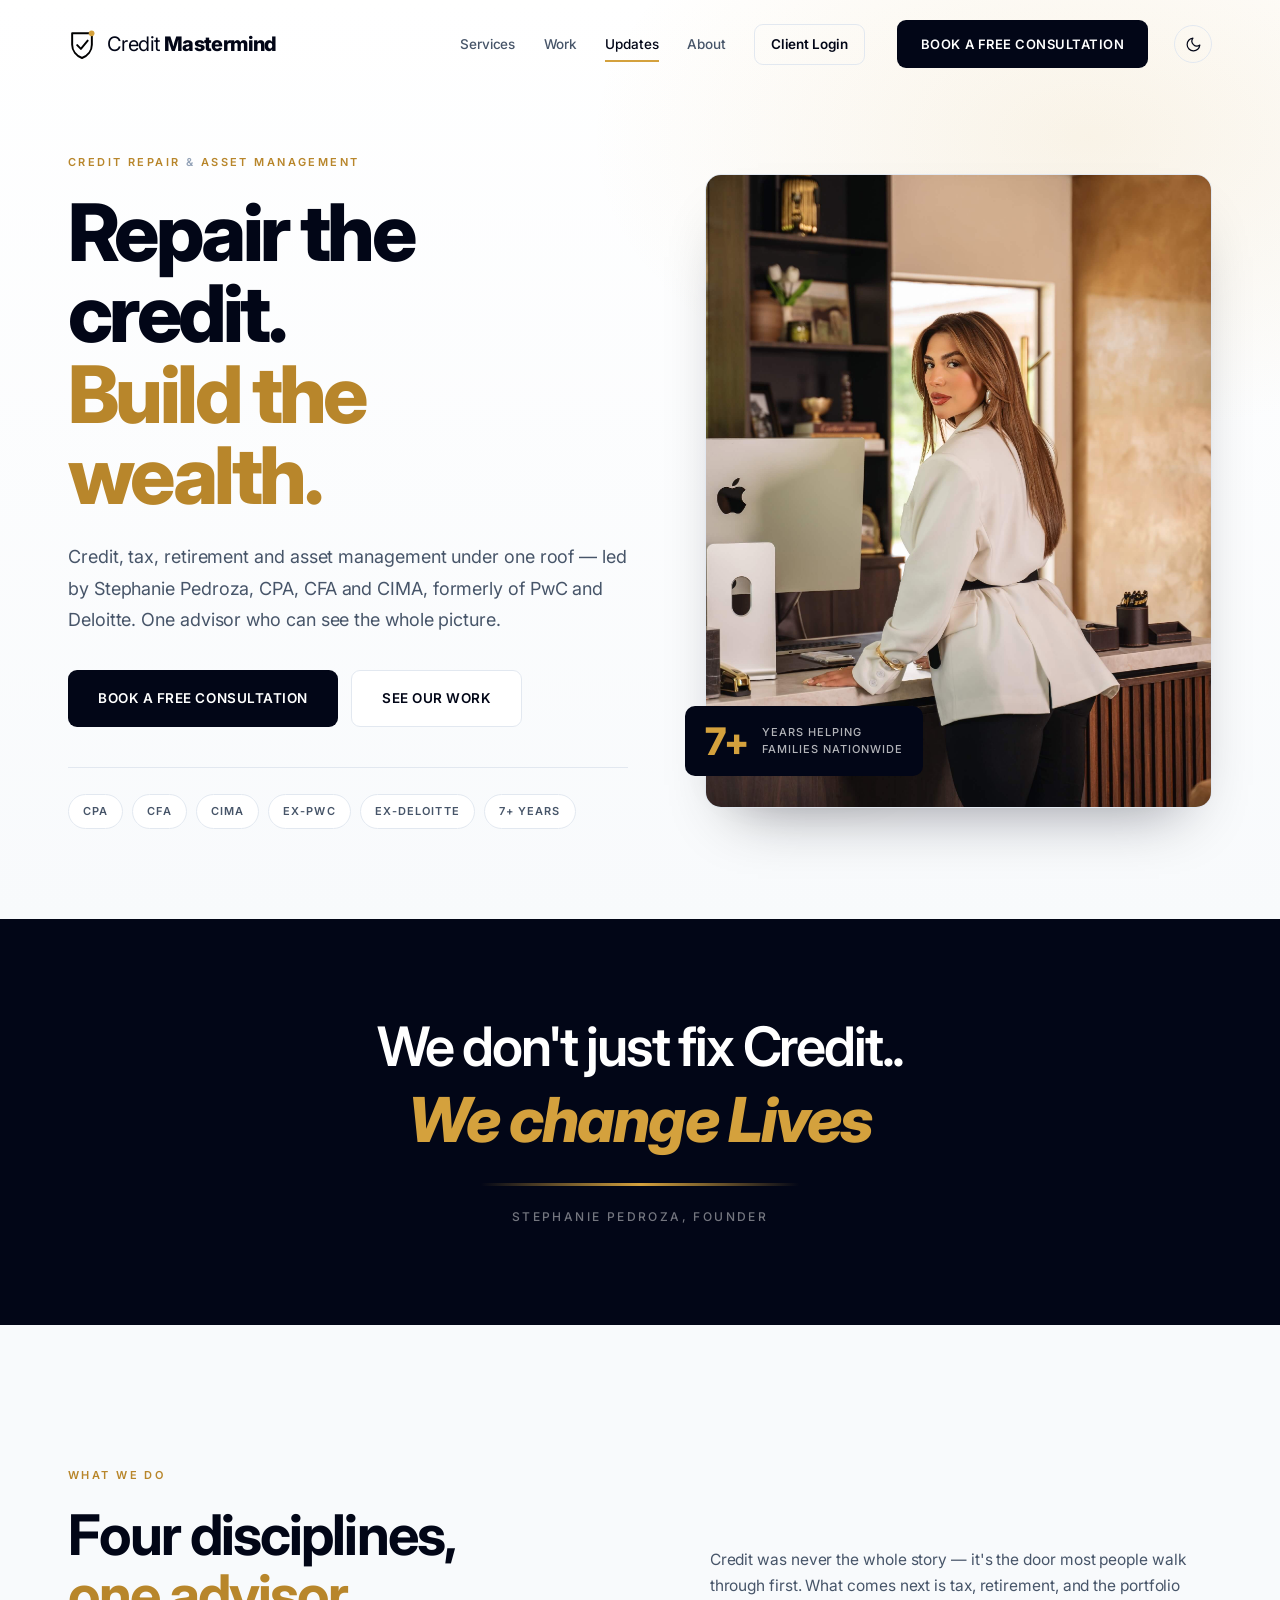
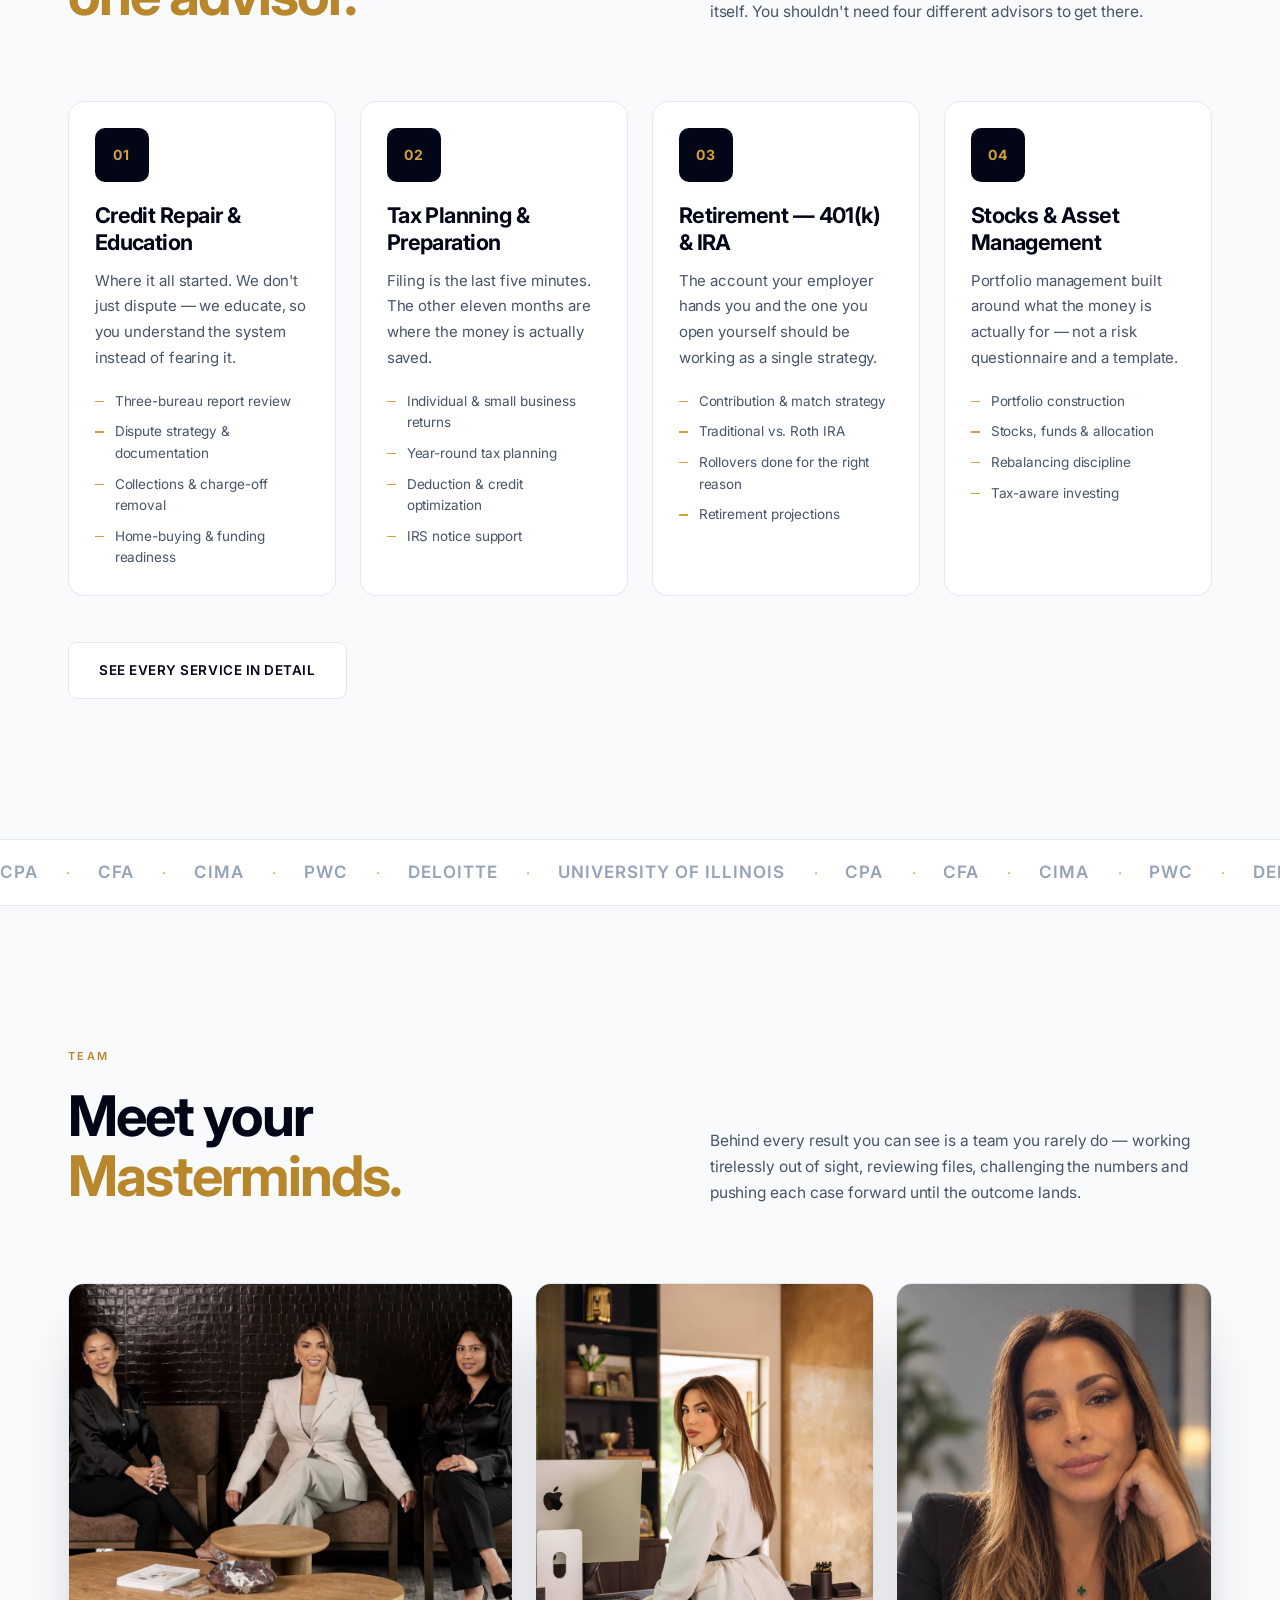
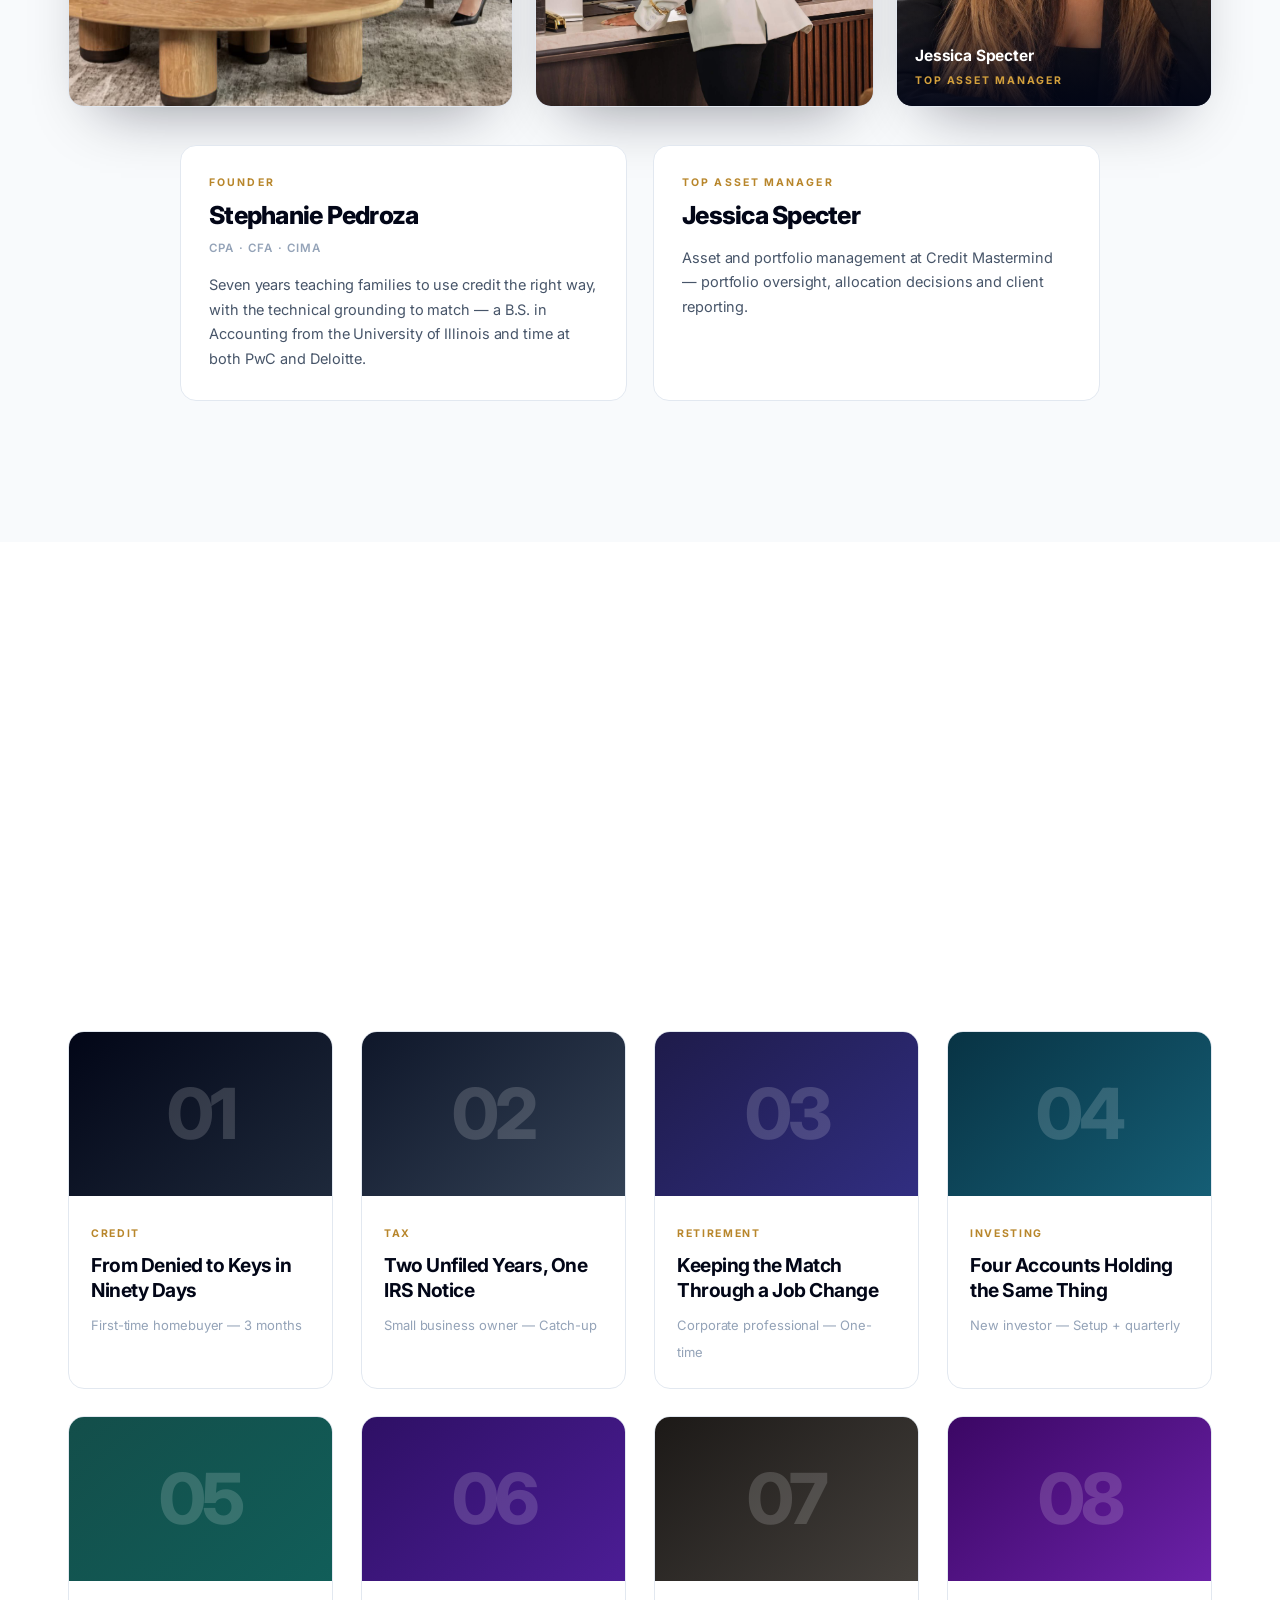
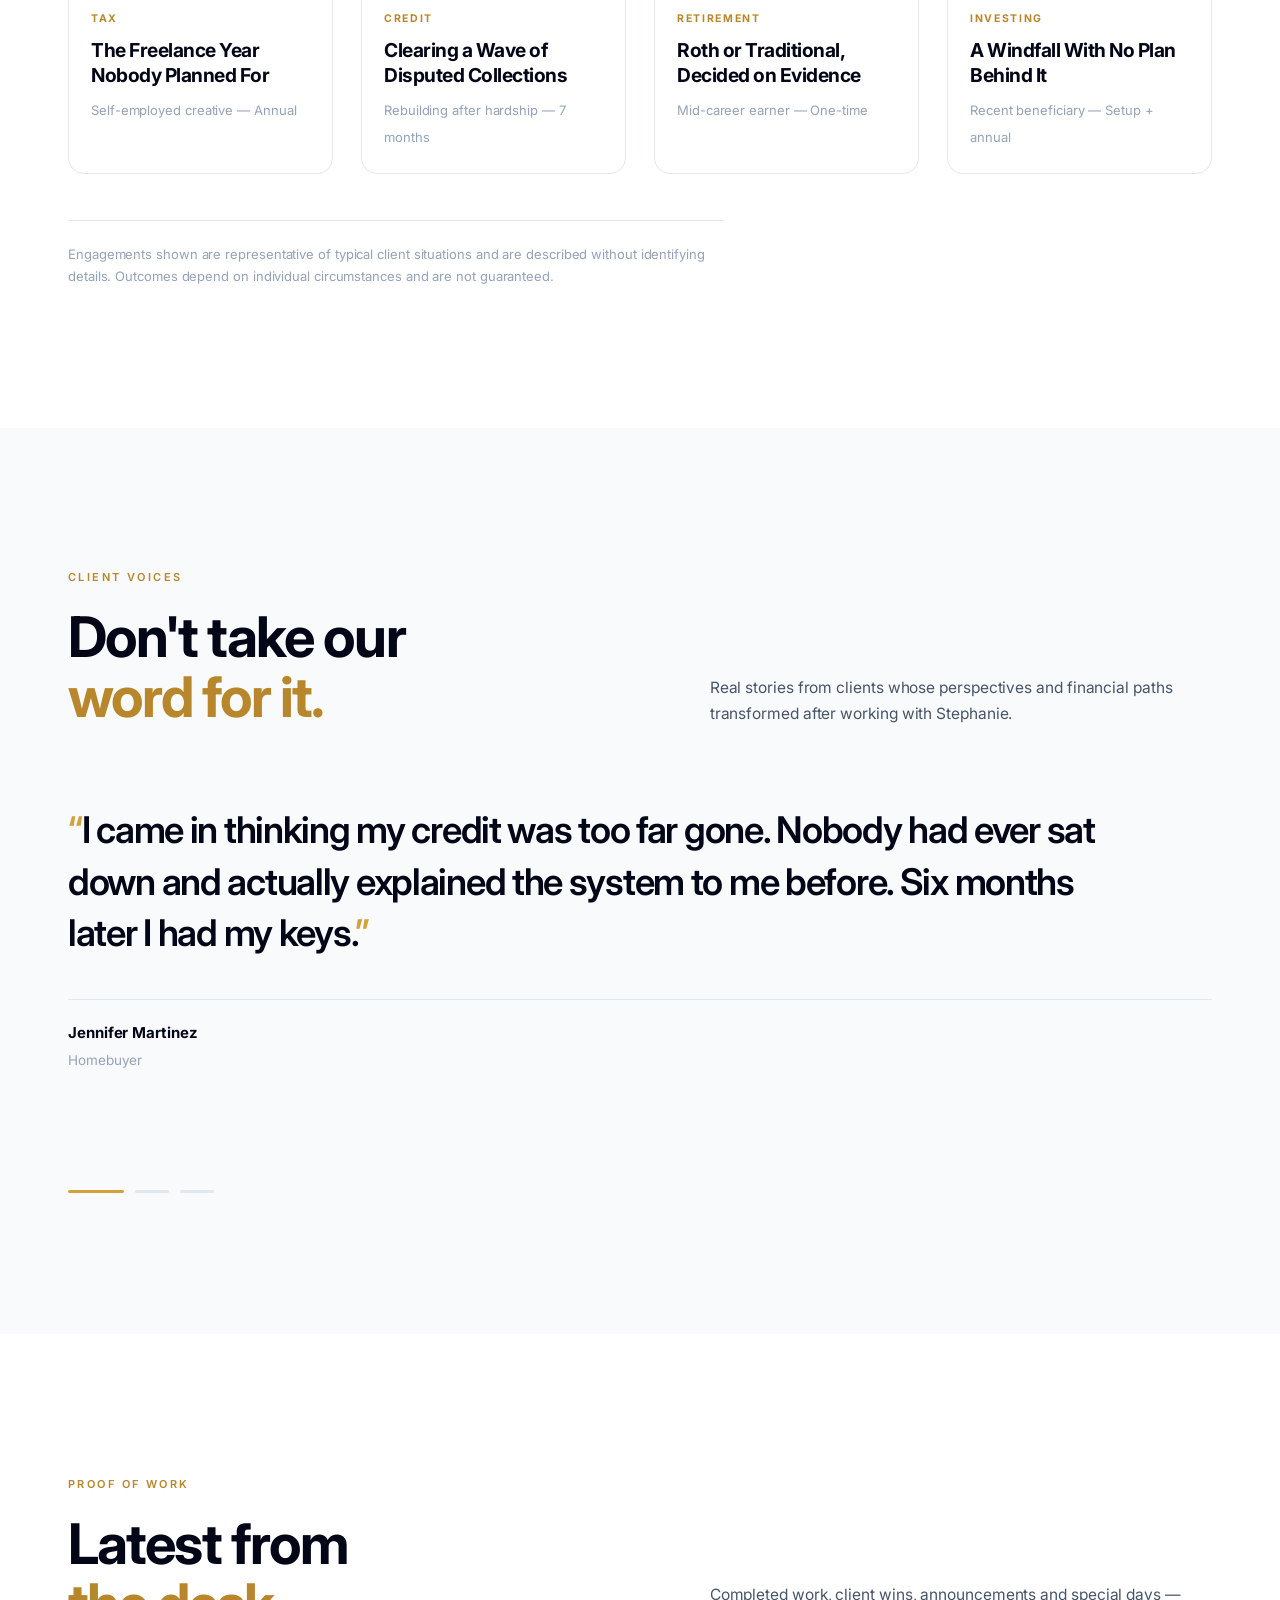
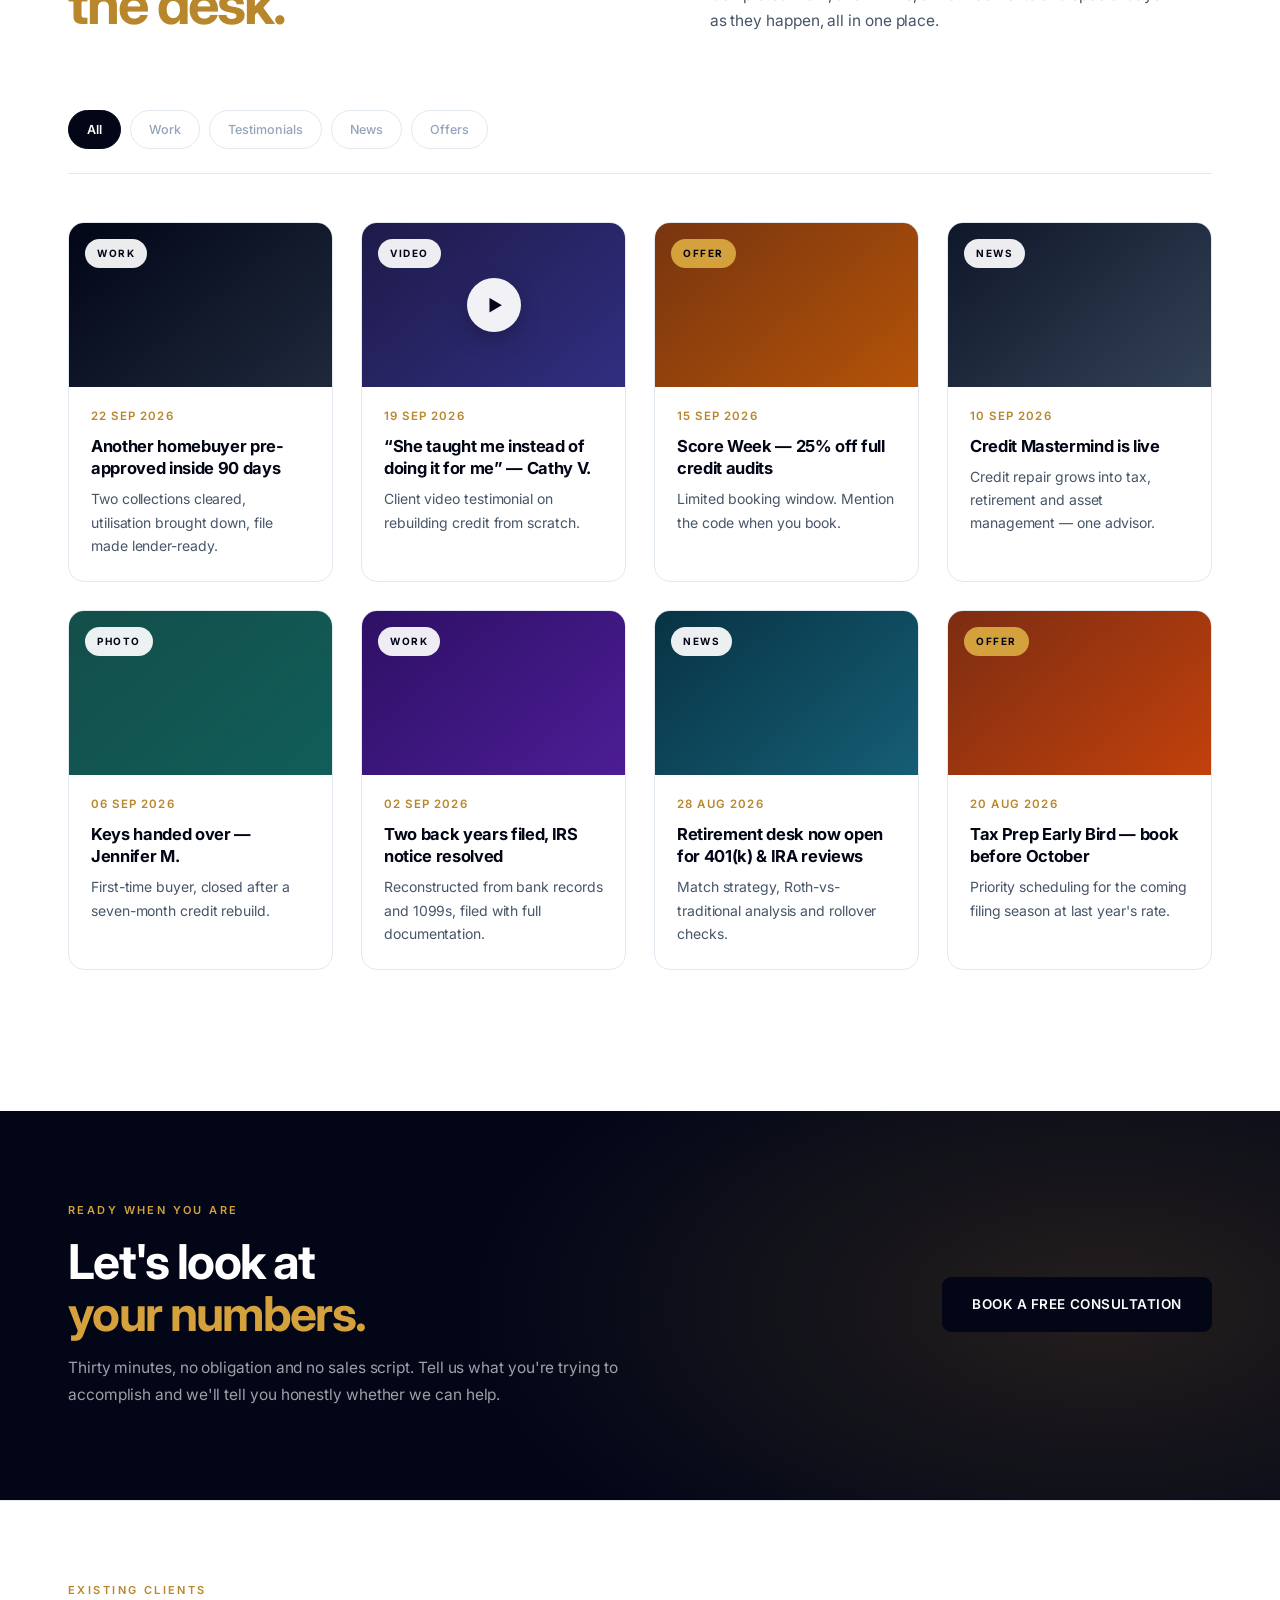
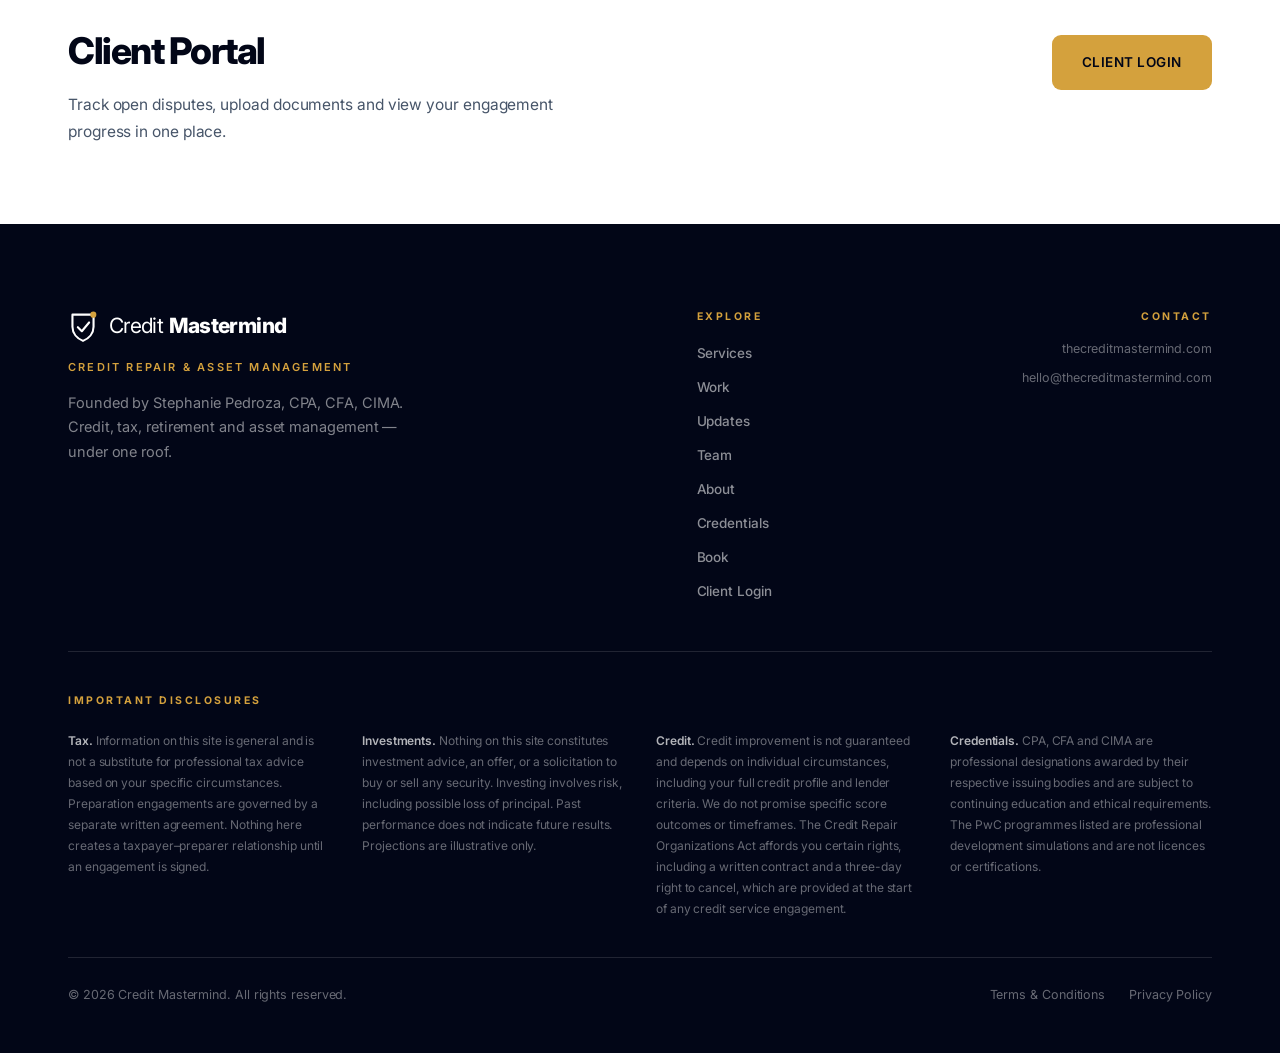
==== commit edb0153d: "Fix contact email to use the owned domain (thecreditmastermind.com)" ====
--- a/index.html
+++ b/index.html
@@ -682,7 +682,7 @@
       <div class="footer__meta">
         <p class="footer__col-title">Contact</p>
         <p><a href="https://thecreditmastermind.com">thecreditmastermind.com</a></p>
-        <p><a href="mailto:hello@creditmastermind.com">hello@creditmastermind.com</a></p>
+        <p><a href="mailto:hello@thecreditmastermind.com">hello@thecreditmastermind.com</a></p>
       </div>
     </div>
 
